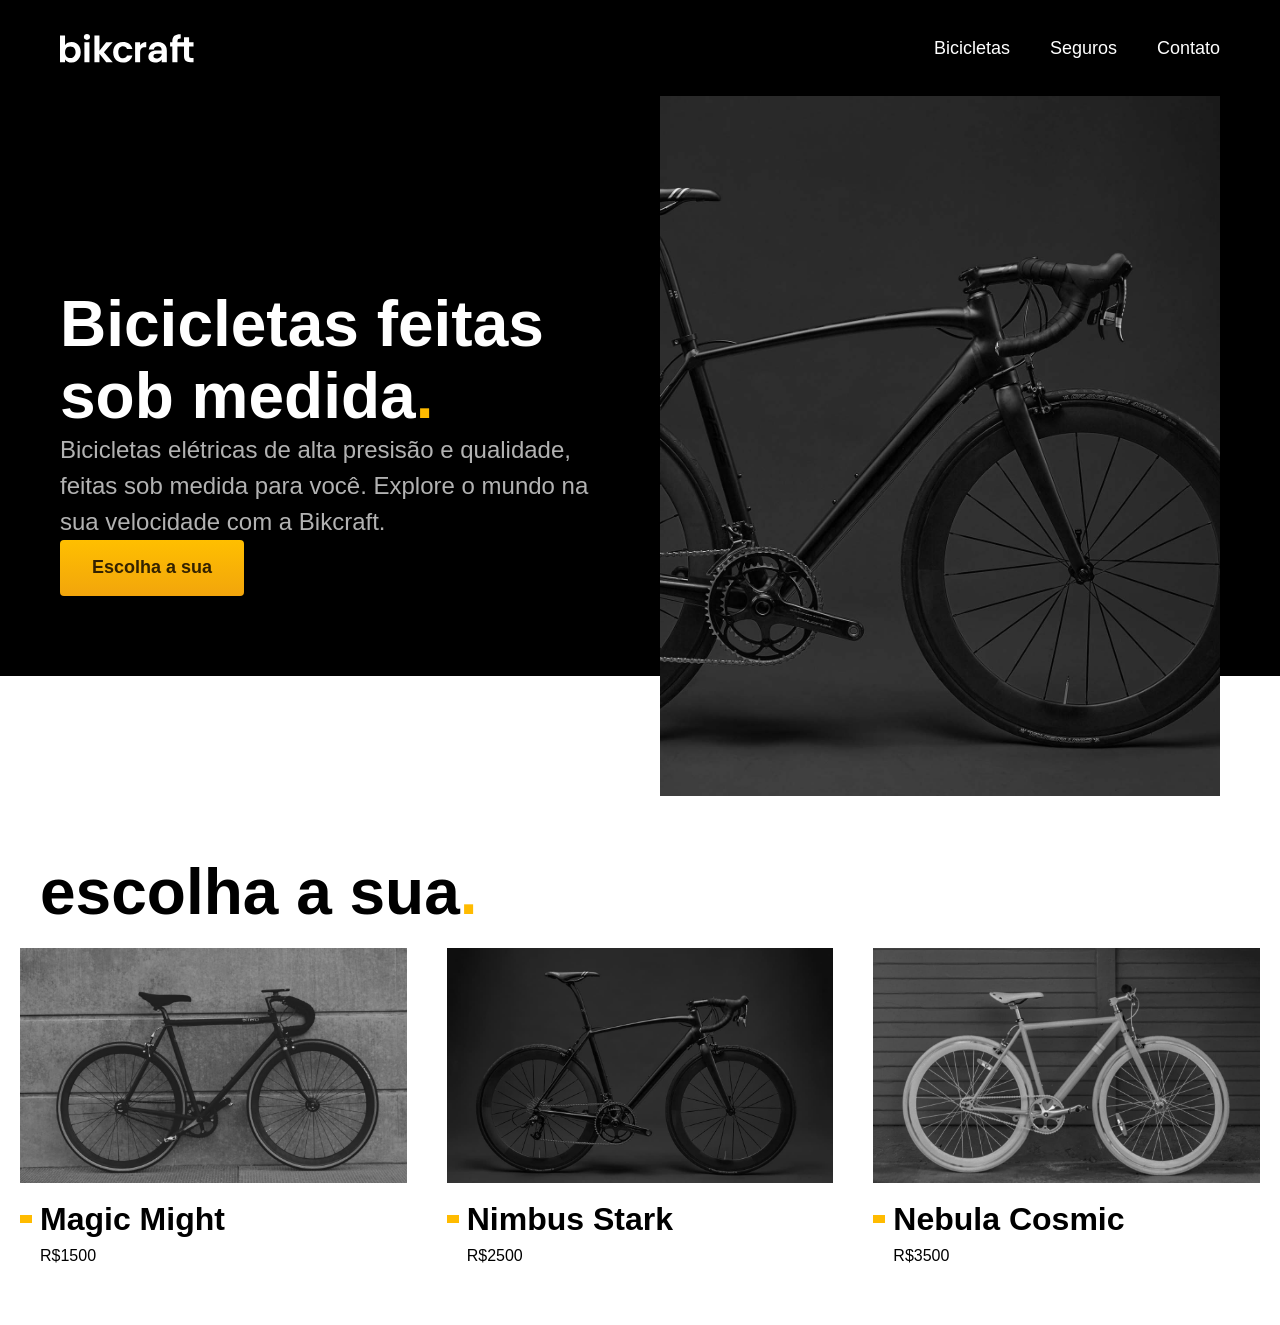
==== index.html @ ac366080 "Bikes List" ====
<!DOCTYPE html>
<html lang="pt-br">
<head>
    <meta charset="UTF-8">
    <meta name="viewport" content="width=device-width, initial-scale=1.0">
    <title>Bikcraft - Bicicletas elétricas</title>
    <meta name="description" content="Bicicletas elétricas de alta precisão e qualidade, feitas sob medida para o cliente. Explore o mundo na sua velocidade com a Bikcraft.">

    <link rel="stylesheet" href="css/style.css">
</head>
<body>
    
    <header class="header-bg">

        <div class="header">

            <a href="./"><img src="img/bikcraft.svg" alt="Bikcraft"></a>
            
            <nav aria-label="primaria">

                <ul class="header-menu font-m c0">
                    <li><a href="./bicicletas.html">Bicicletas</a></li>
                    <li><a href="./seguros.html">Seguros</a></li>
                    <li><a href="./contato.html">Contato</a></li>
                </ul>

            </nav>

        </div>       
        
    </header>

    <main class="introducao-bg">

        <div class="introducao">

            <div class="introducao-conteudo">

                <h1 class="font-xxl c0">Bicicletas feitas sob medida<span class="p1">.</span></h1>

                 <p class="font-l c5">Bicicletas elétricas de alta presisão e qualidade, feitas sob medida para você. Explore o mundo na sua velocidade com a Bikcraft.</p>
            
                <a href="./bicicletas.html" class="botao">Escolha a sua</a>

            </div>            

            <div>
                <img src="img/fotos/introducao.jpg" alt="Bicicleta elétrica preta">
            </div>

        </div>

    </main>

    <article class="bicicletas-lista">
        
        <h2 class="font-xxl">escolha a sua<span class="p1">.</span></h2>
    
        <ul>
            <li>
                <a href="./bicicletas/magic.html">
                    <img src="img/bicicletas/magic.jpg" alt="Bicicleta Magic Preta">
                    <h3 class="font-xl">Magic Might</h3>
                    <span>R$1500</span>
                </a>
            </li>
            <li>
                <a href="./bicicletas/nimbus.html">
                    <img src="img/bicicletas/nimbus.jpg" alt="Bicicleta Nimbus Preta">
                    <h3 class="font-xl">Nimbus Stark</h3>
                    <span>R$2500</span>
                </a>
            </li>
            <li>
                <a href="./bicicletas/nebula.html">
                    <img src="img/bicicletas/nebula.jpg" alt="Bicicleta Nebula Branca">
                    <h3 class="font-xl">Nebula Cosmic</h3>
                    <span>R$3500</span>
                </a>
            </li>
        </ul>

    </article>

</body>
</html>
---- css/style.css ----
/* GLOBAL */
@import "./global/global.css";
@import "./global/header.css";

/* HOME */
@import "./home/introducao.css";

/* BICICLETAS */
@import "./bicicletas/bicicletas-lista.css";

/* UTILIDADES */
@import "./utilidades/componentes.css";
@import "./utilidades/tipografia.css";
@import "./utilidades/cores.css";
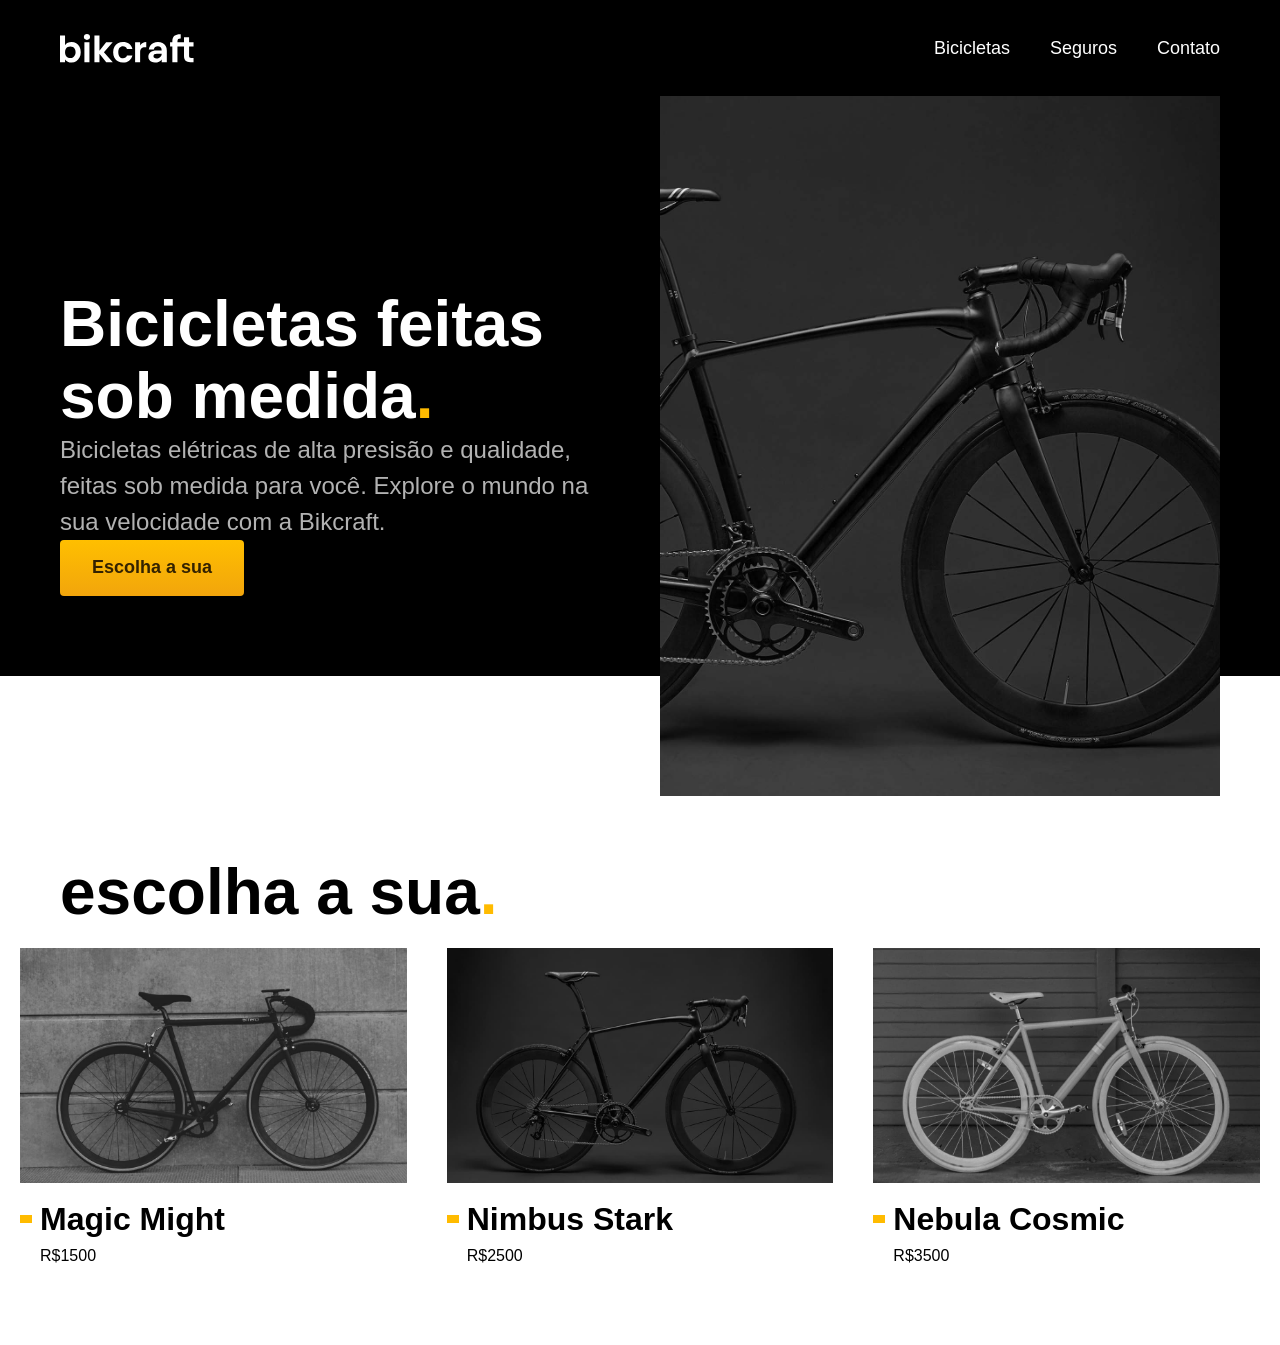
==== commit 74761618: "Container Utilitary" ====
--- a/index.html
+++ b/index.html
@@ -12,7 +12,7 @@
     
     <header class="header-bg">
 
-        <div class="header">
+        <div class="header container">
 
             <a href="./"><img src="img/bikcraft.svg" alt="Bikcraft"></a>
             
@@ -32,7 +32,7 @@
 
     <main class="introducao-bg">
 
-        <div class="introducao">
+        <div class="introducao container">
 
             <div class="introducao-conteudo">
 
@@ -54,7 +54,7 @@
 
     <article class="bicicletas-lista">
         
-        <h2 class="font-xxl">escolha a sua<span class="p1">.</span></h2>
+        <h2 class="container font-xxl">escolha a sua<span class="p1">.</span></h2>
     
         <ul>
             <li>
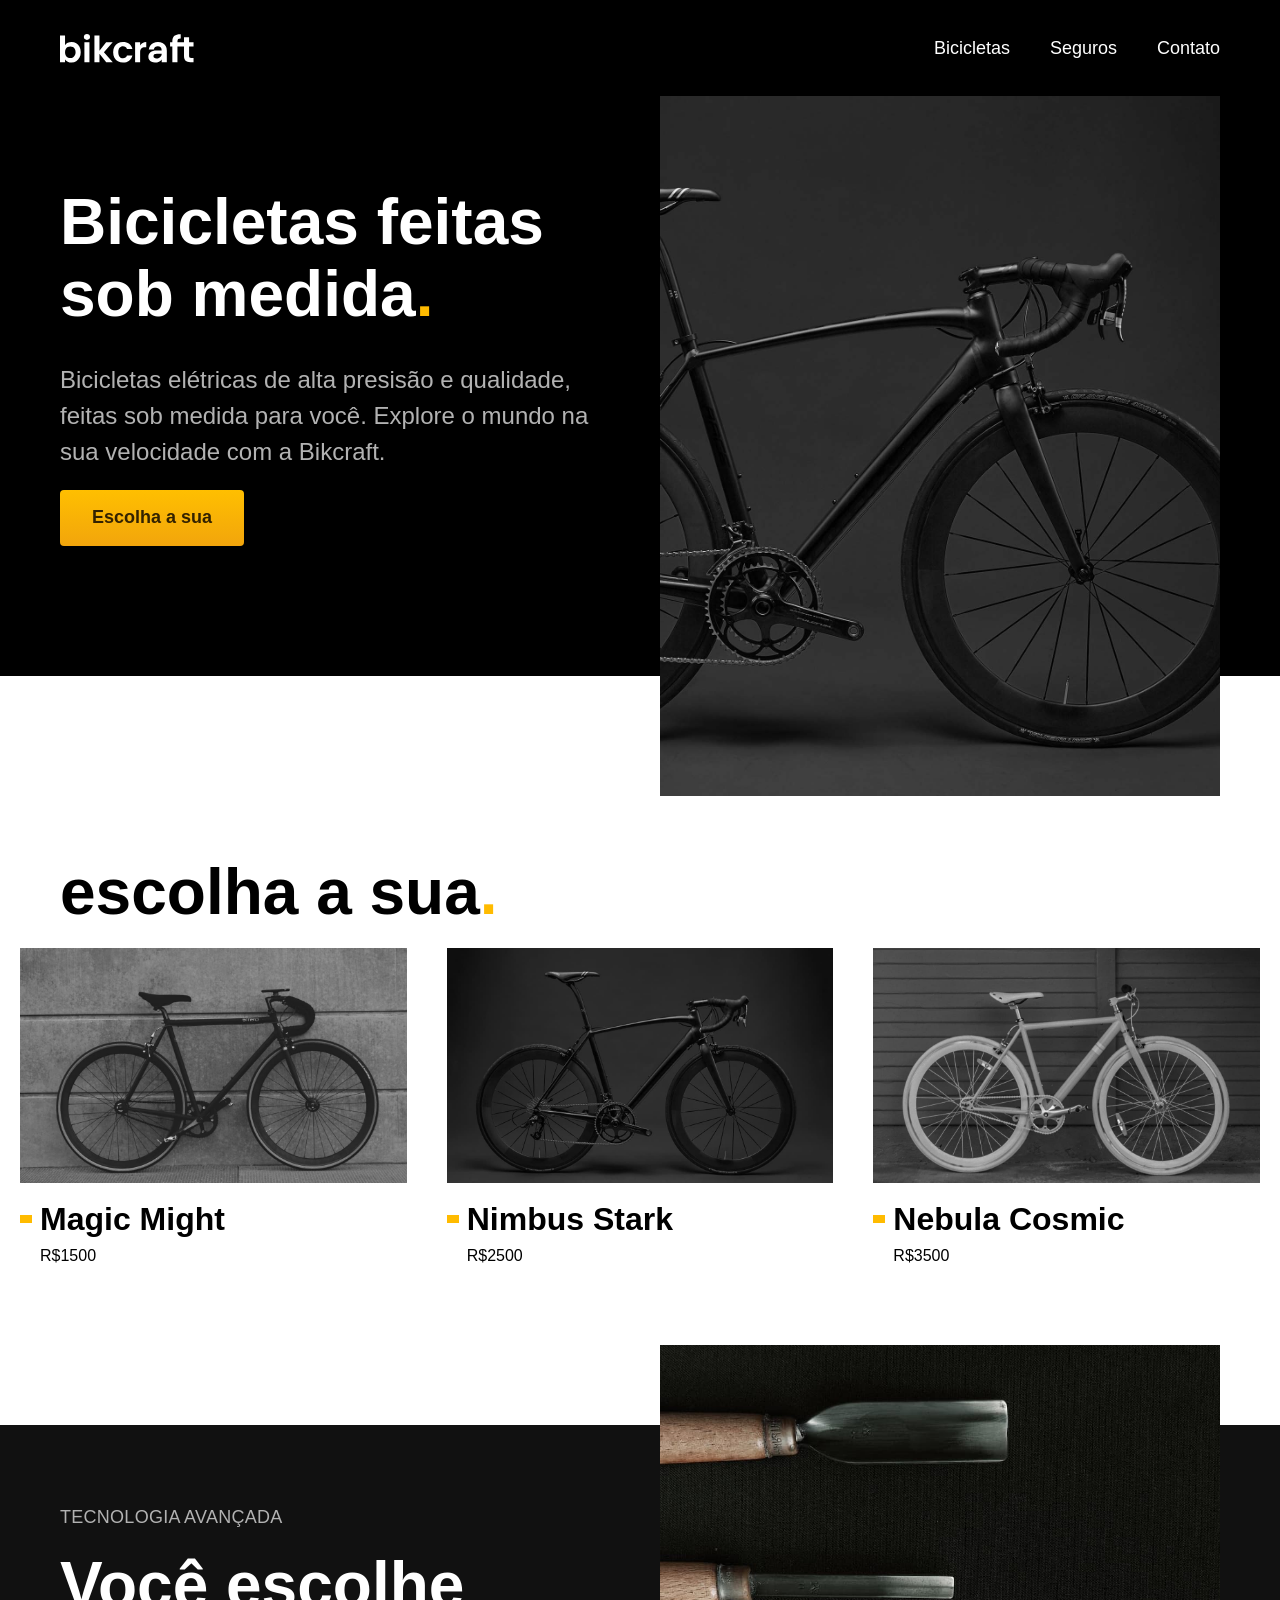
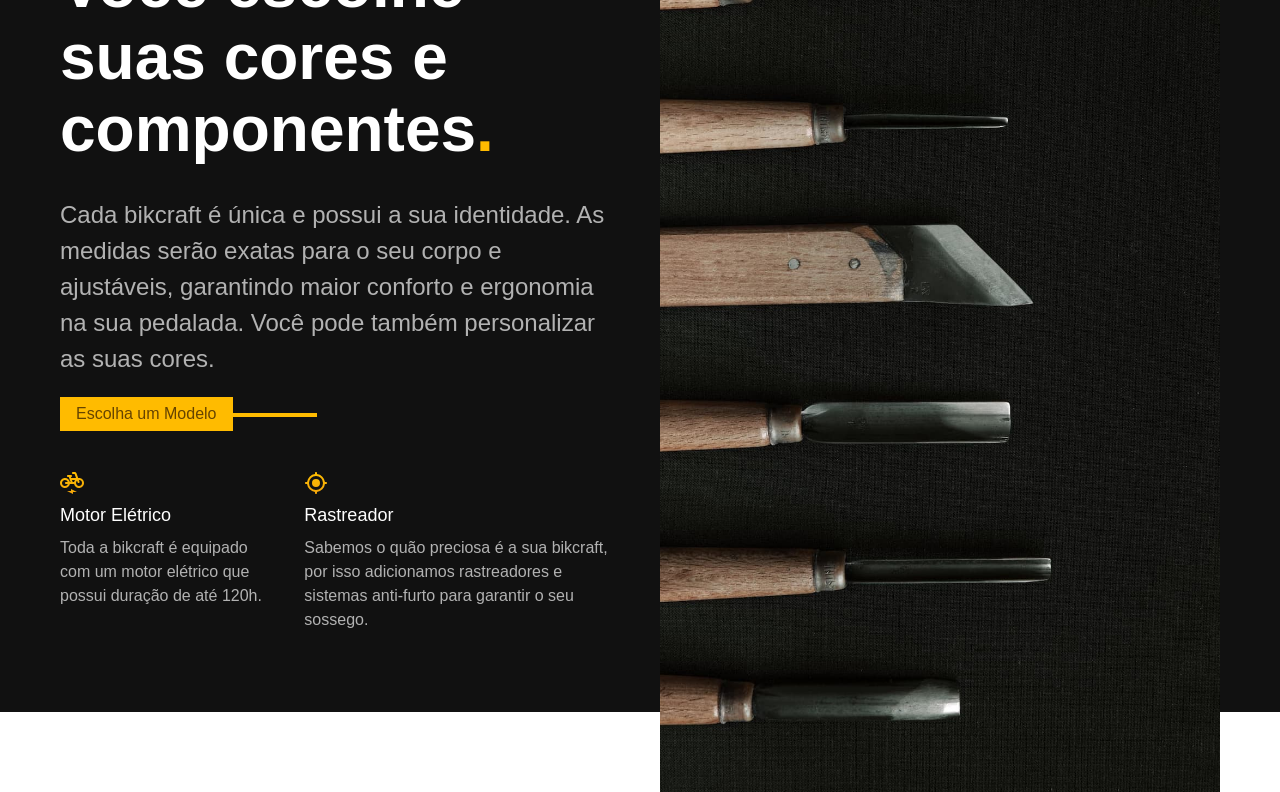
==== commit b4697391: "Advanced Tec." ====
--- a/index.html
+++ b/index.html
@@ -82,5 +82,40 @@
 
     </article>
 
+    <article class="tecnologia-bg">
+
+        <div class="tecnologia container">
+
+            <div class="tecnologia-conteudo">
+                <span class="font-l-b c5">Tecnologia Avançada</span>
+                <h2 class="font-xxl c0">Você escolhe suas cores e componentes<span class="p1">.</span></h2>
+                <p class="font-l c5">Cada bikcraft é única e possui a sua identidade. As medidas serão exatas para o seu corpo e ajustáveis, garantindo maior conforto e ergonomia na sua pedalada. Você pode também personalizar as suas cores.</p>
+                <a class="link p4" href="./bibicletas.html">Escolha um Modelo</a>
+                
+                <div class="tecnologia-vantagens">
+                    <div>
+                        <img src="./img/icones/eletrica.svg" alt="">
+                        <h3 class="font-m c0">Motor Elétrico</h3>
+                        <p class="font-s c5">Toda a bikcraft é equipado com um motor elétrico que possui duração de até 120h.</p>
+                    </div>
+                    <div>
+                        <img src="./img/icones/rastreador.svg" alt="">
+                        <h3 class="font-m c0">Rastreador</h3>
+                        <p class="font-s c5">Sabemos o quão preciosa é a sua bikcraft, por isso adicionamos rastreadores e sistemas anti-furto para garantir o seu sossego.</p>
+                    </div>                    
+                </div>
+
+                
+
+            </div>
+
+            <div class="tecnologia-imagem">
+                <img src="img/fotos/tecnologia.jpg" alt="">
+            </div>
+
+        </div>
+
+    </article>
+
 </body>
 </html>
--- a/css/style.css
+++ b/css/style.css
@@ -5,6 +5,7 @@
 
 /* HOME */
 @import "./home/introducao.css";
+@import "./home/tecnologia.css";
 
 /* BICICLETAS */
 @import "./bicicletas/bicicletas-lista.css";
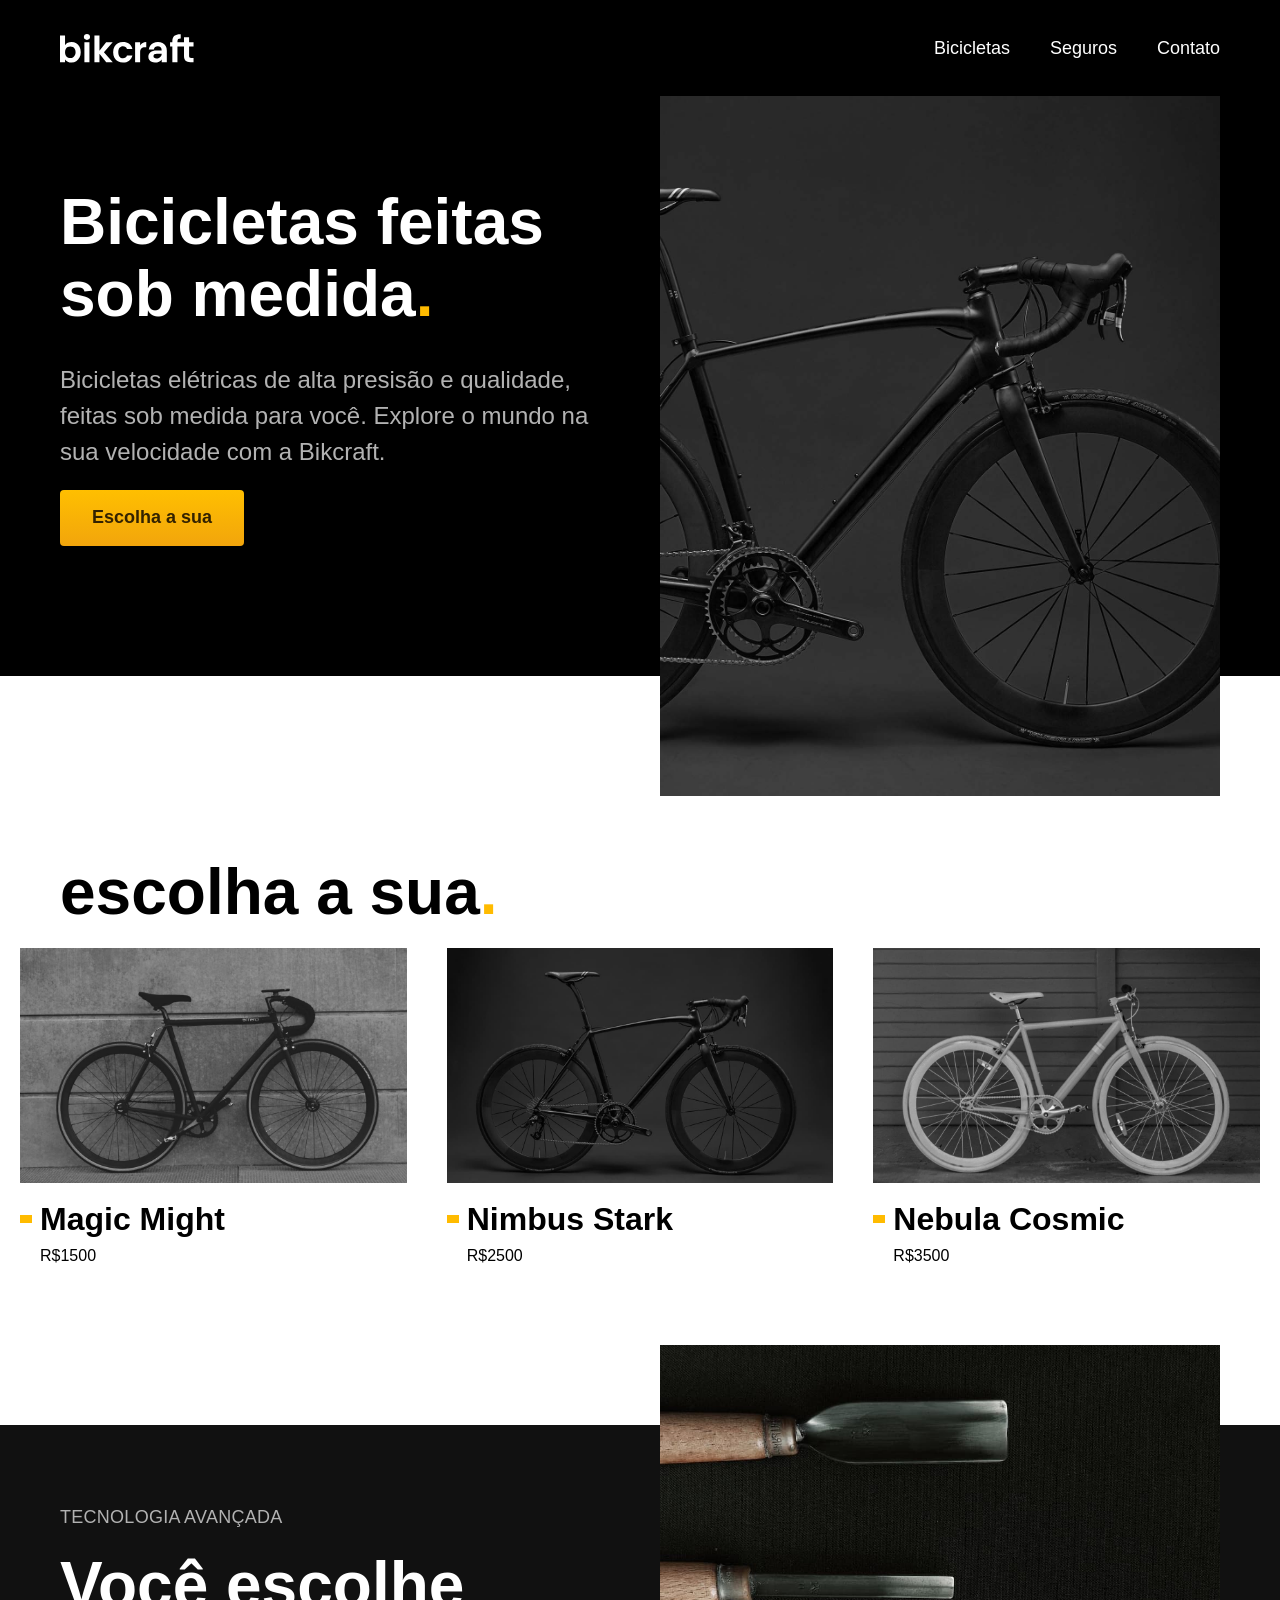
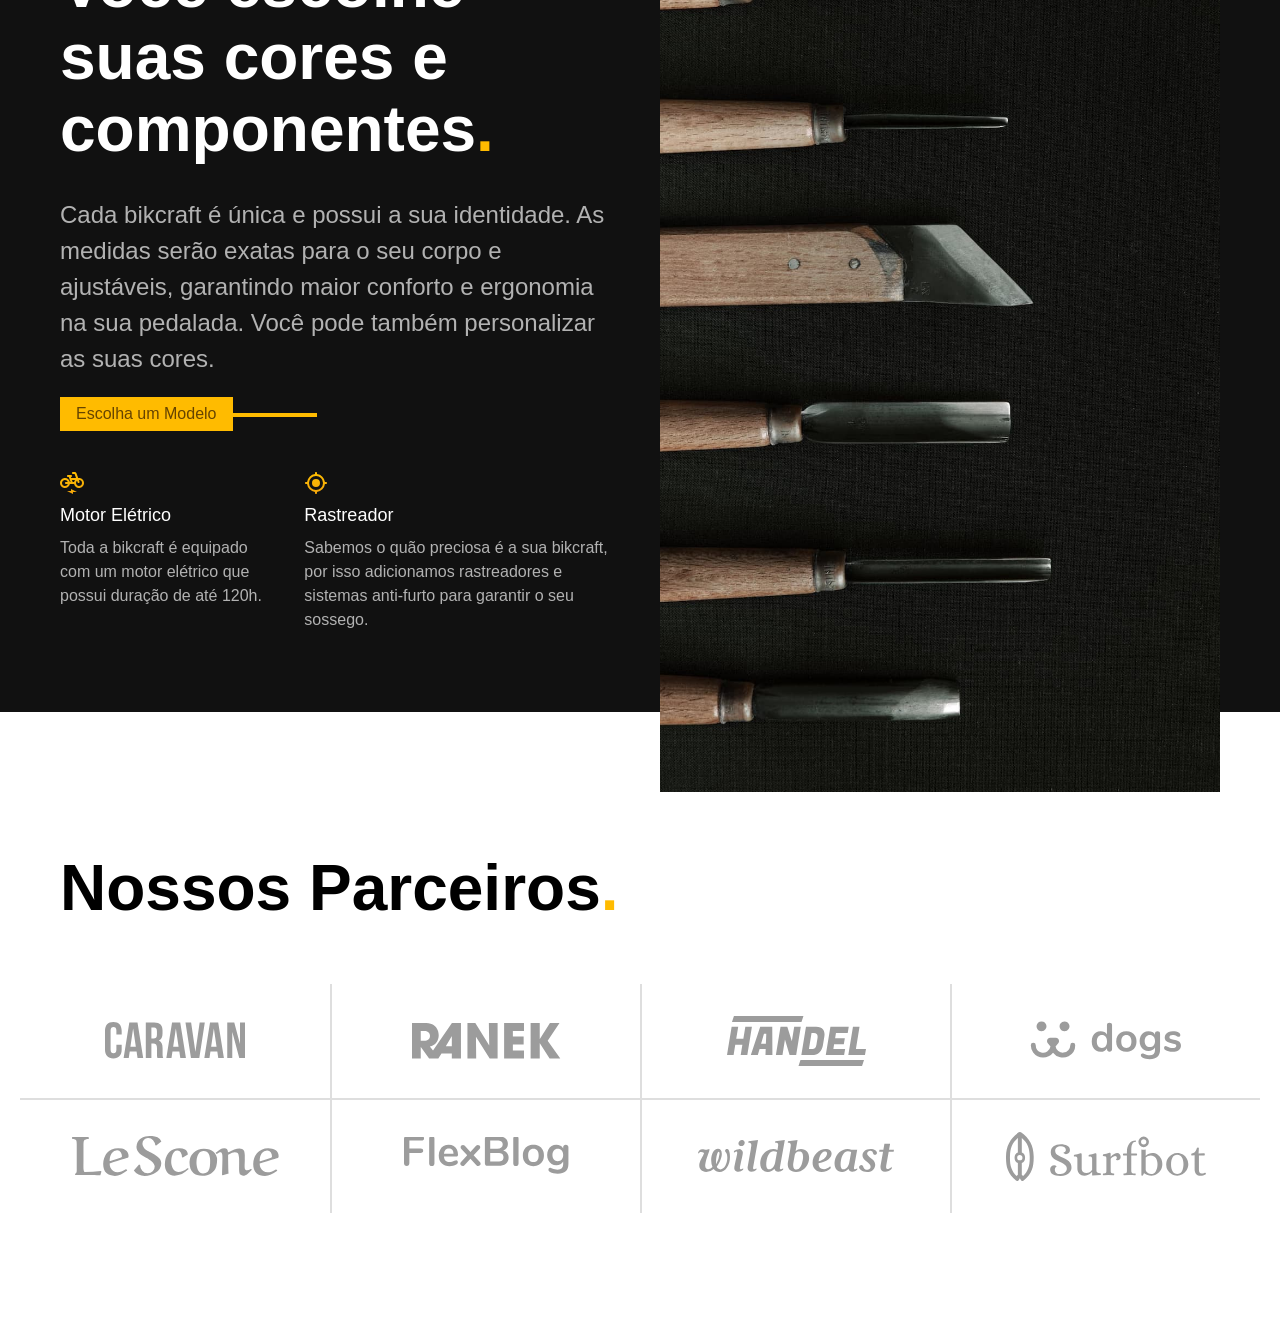
==== commit 78851baa: "Partners" ====
--- a/index.html
+++ b/index.html
@@ -117,5 +117,22 @@
 
     </article>
 
+    <section class="parceiros">
+
+        <h2 class="container font-xxl">Nossos Parceiros<span class="p1">.</span></h2>
+
+        <ul>
+            <li><img src="./img/parceiros/caravan.svg" alt="caravan"></li>
+            <li><img src="./img/parceiros/ranek.svg" alt="ranek"></li>
+            <li><img src="./img/parceiros/handel.svg" alt="handel"></li>
+            <li><img src="./img/parceiros/dogs.svg" alt="dogs"></li>
+            <li><img src="./img/parceiros/lescone.svg" alt="lescone"></li>
+            <li><img src="./img/parceiros/flexblog.svg" alt="flexblog"></li>
+            <li><img src="./img/parceiros/wildbeast.svg" alt="wildbeast"></li>
+            <li><img src="./img/parceiros/surfbot.svg" alt="surfbot"></li>
+        </ul>
+
+    </section>
+
 </body>
 </html>
--- a/css/style.css
+++ b/css/style.css
@@ -6,6 +6,7 @@
 /* HOME */
 @import "./home/introducao.css";
 @import "./home/tecnologia.css";
+@import "./home/parceiros.css";
 
 /* BICICLETAS */
 @import "./bicicletas/bicicletas-lista.css";
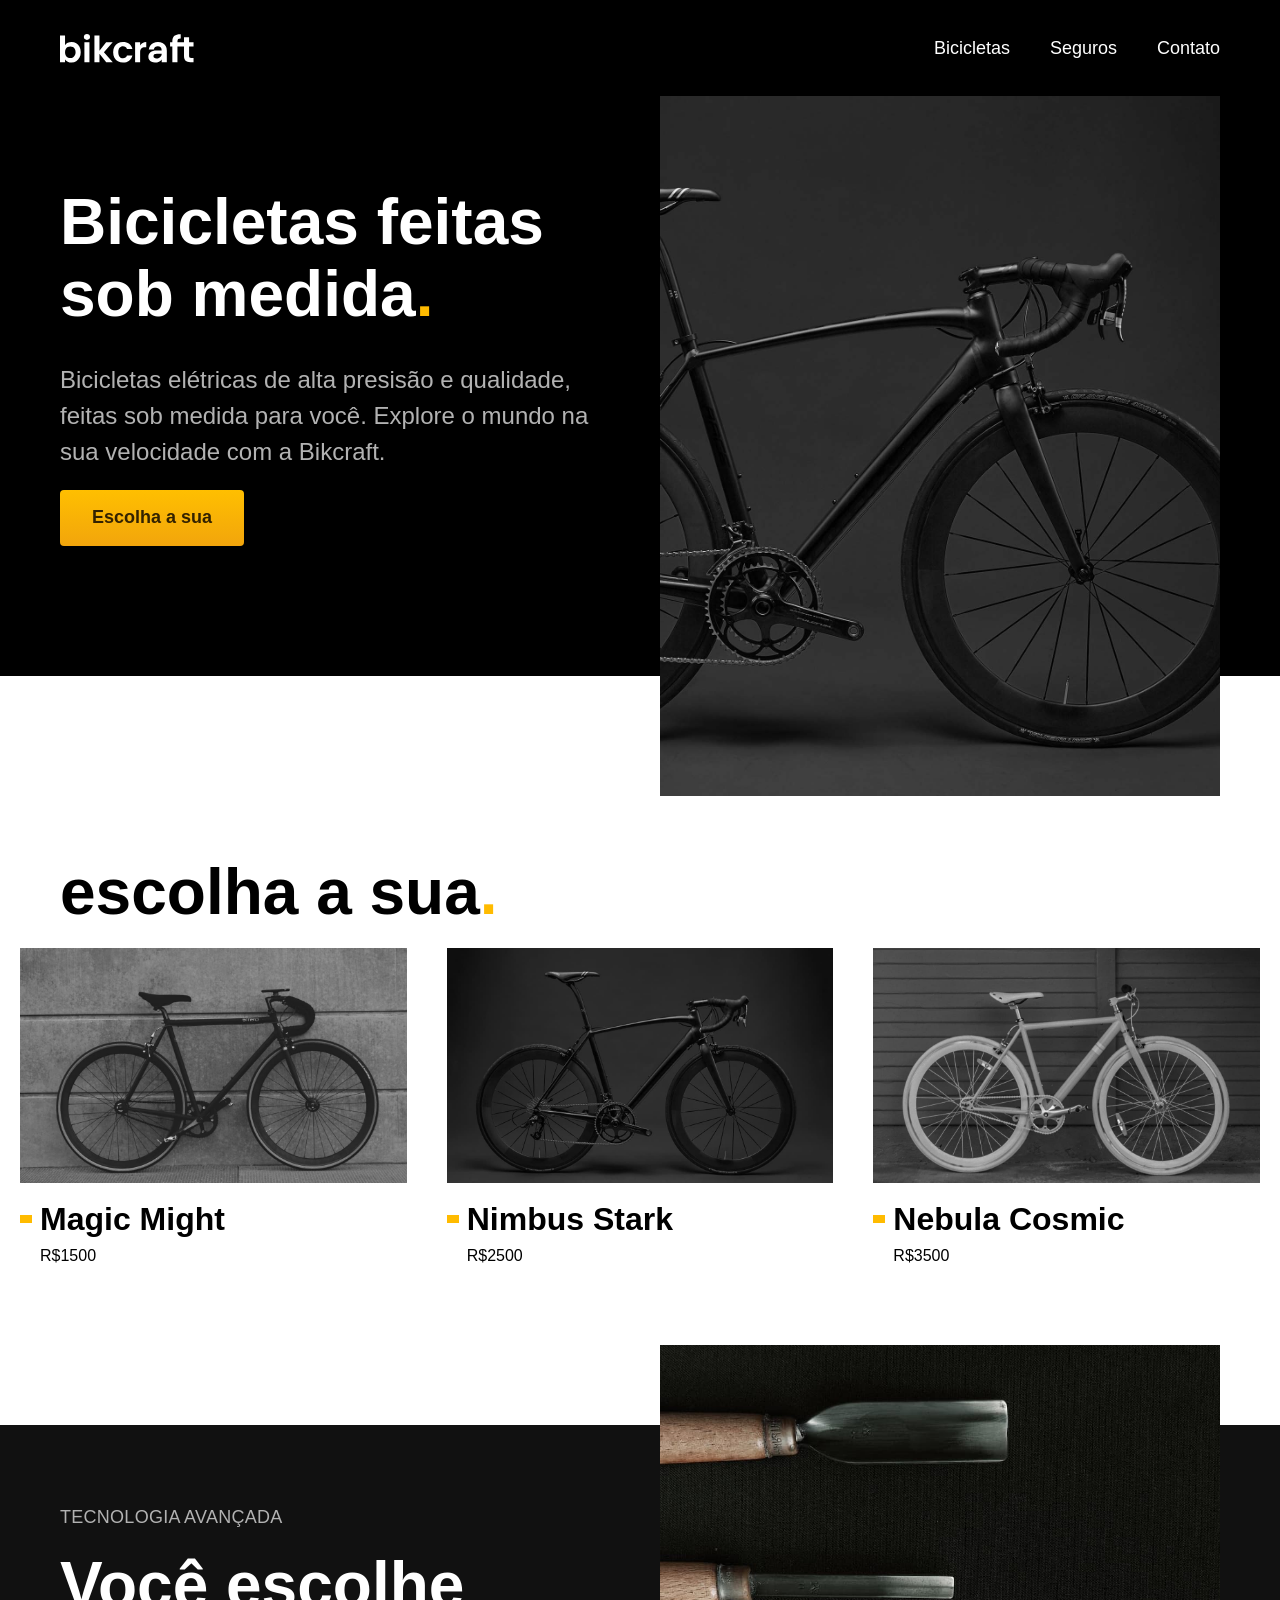
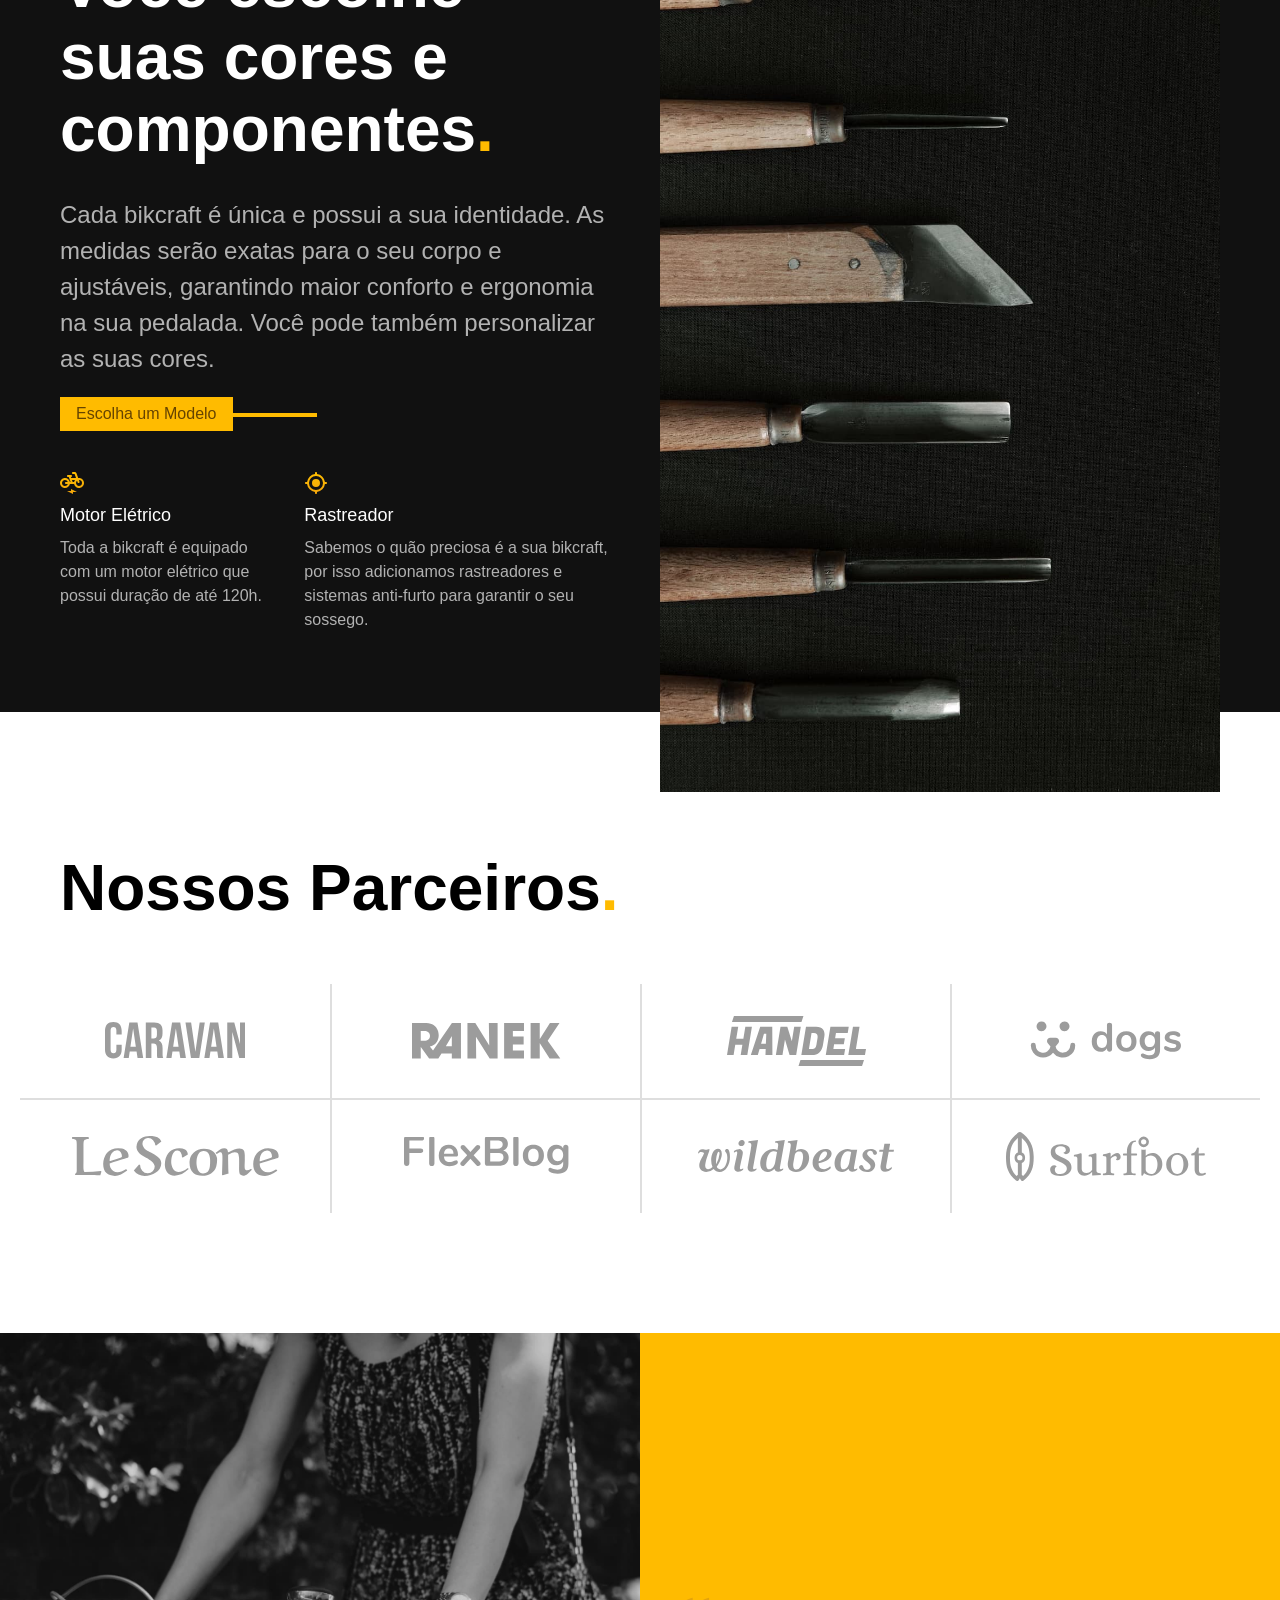
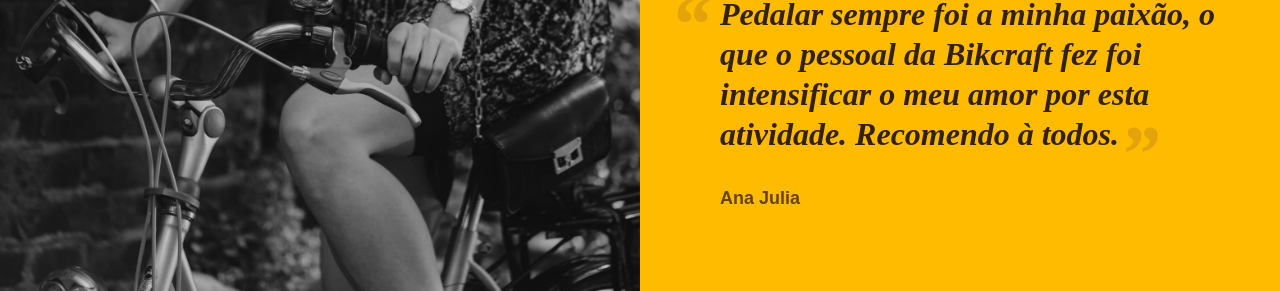
==== commit b853ca14: "Testimonial" ====
--- a/index.html
+++ b/index.html
@@ -117,7 +117,7 @@
 
     </article>
 
-    <section class="parceiros">
+    <section class="parceiros" aria-label="parceiros">
 
         <h2 class="container font-xxl">Nossos Parceiros<span class="p1">.</span></h2>
 
@@ -130,7 +130,22 @@
             <li><img src="./img/parceiros/flexblog.svg" alt="flexblog"></li>
             <li><img src="./img/parceiros/wildbeast.svg" alt="wildbeast"></li>
             <li><img src="./img/parceiros/surfbot.svg" alt="surfbot"></li>
-        </ul>
+        </ul> 
+
+    </section>
+
+    <section class="depoimento" aria-label="depoimento">
+
+        <div>
+            <img src="img/fotos/depoimento.jpg" alt="Pessoa pedalando uma bicicleta bikcrafr">
+        </div>
+
+        <div class="depoimento-conteudo">
+            <blockquote class="font-xl p5">
+                <p>Pedalar sempre foi a minha paixão, o que o pessoal da Bikcraft fez foi intensificar o meu amor por esta atividade. Recomendo à todos.</p>
+            </blockquote>
+            <span class="font-m-b p4">Ana Julia</span>
+        </div>
 
     </section>
 
--- a/css/style.css
+++ b/css/style.css
@@ -7,6 +7,7 @@
 @import "./home/introducao.css";
 @import "./home/tecnologia.css";
 @import "./home/parceiros.css";
+@import "./home/depoimento.css";
 
 /* BICICLETAS */
 @import "./bicicletas/bicicletas-lista.css";
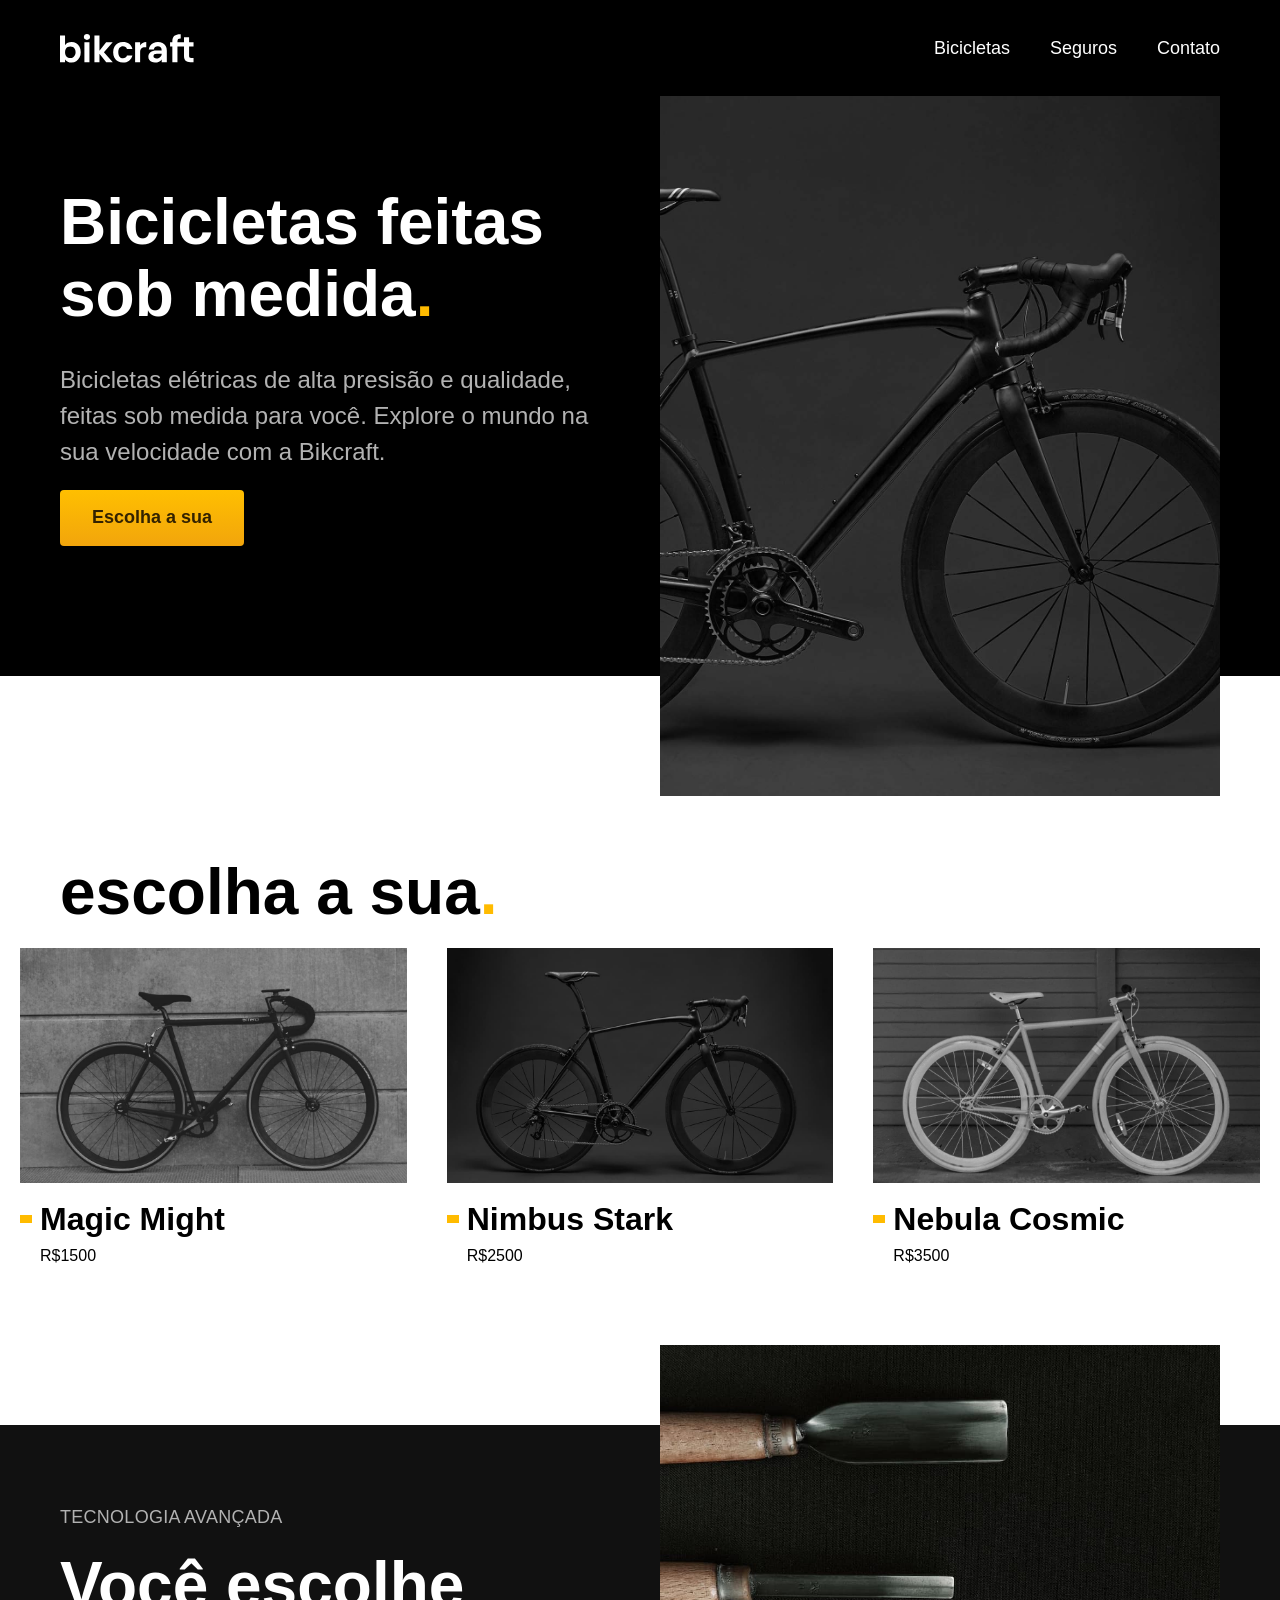
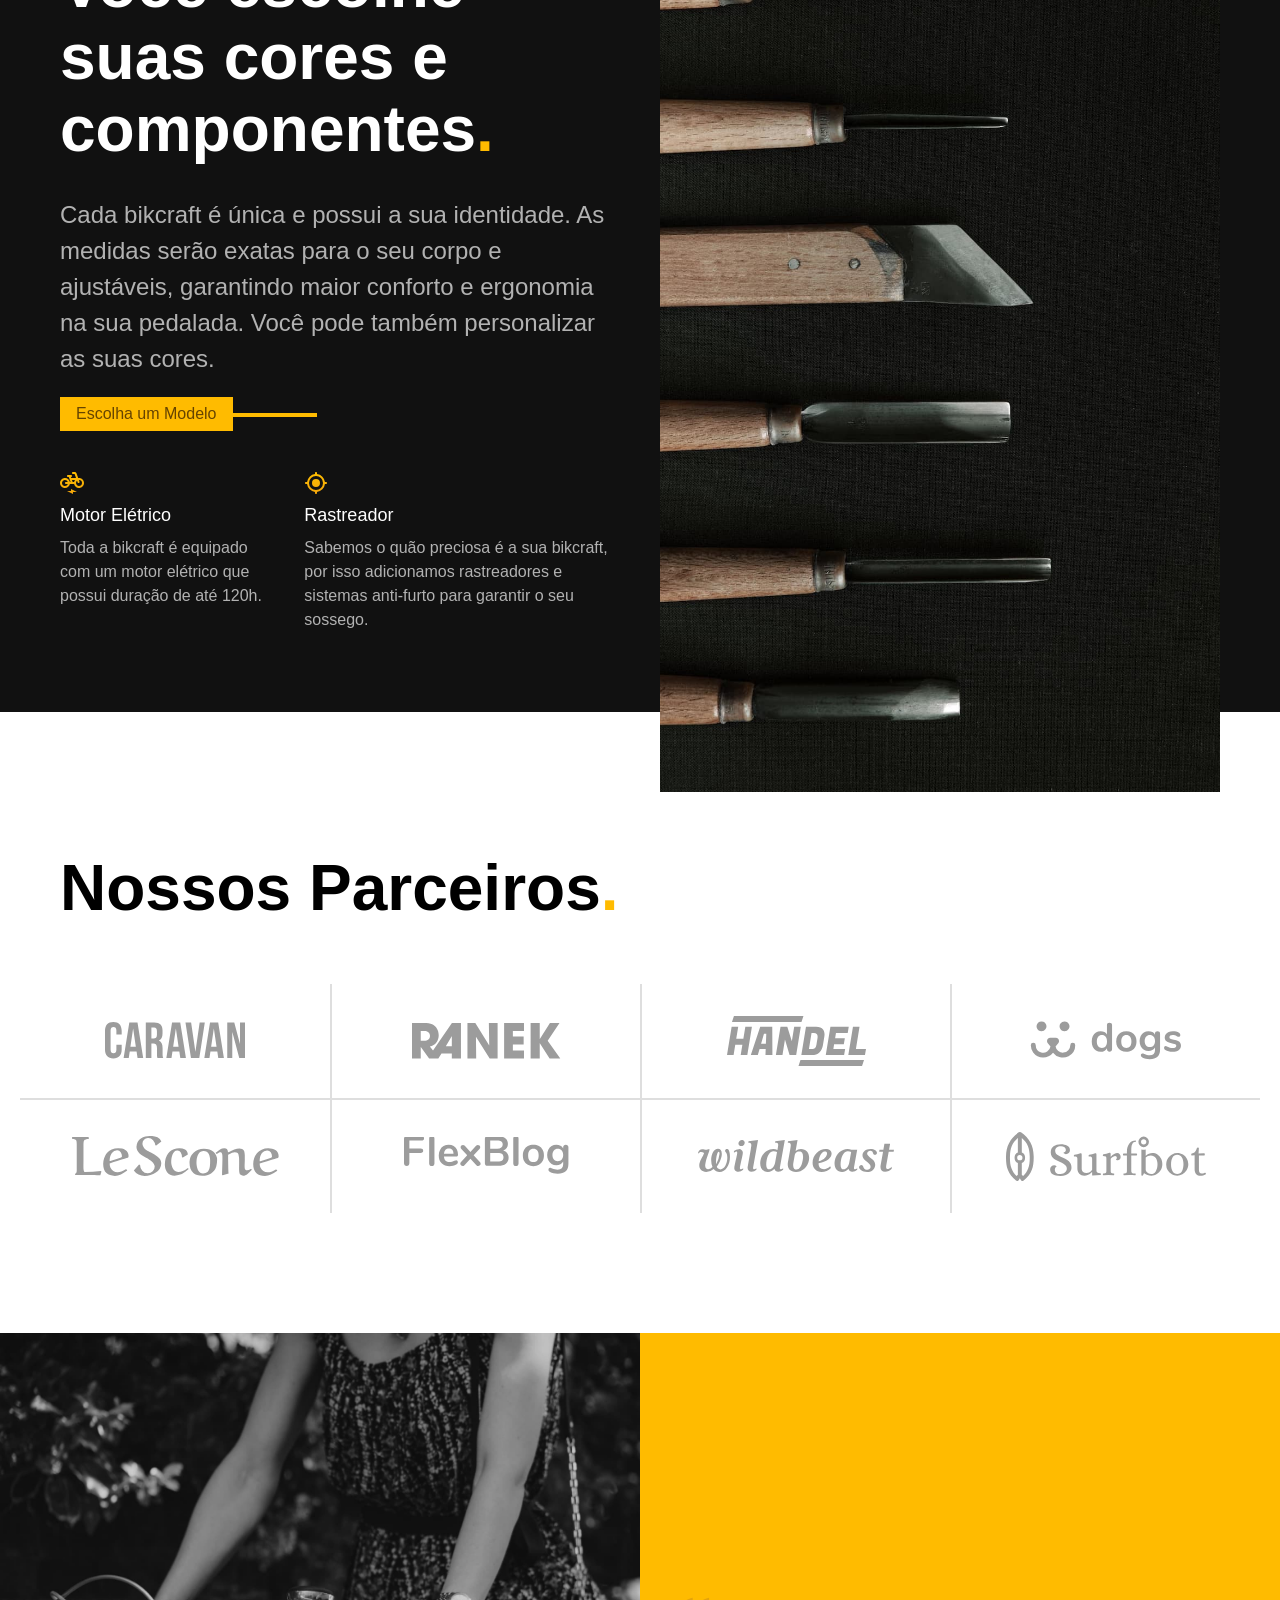
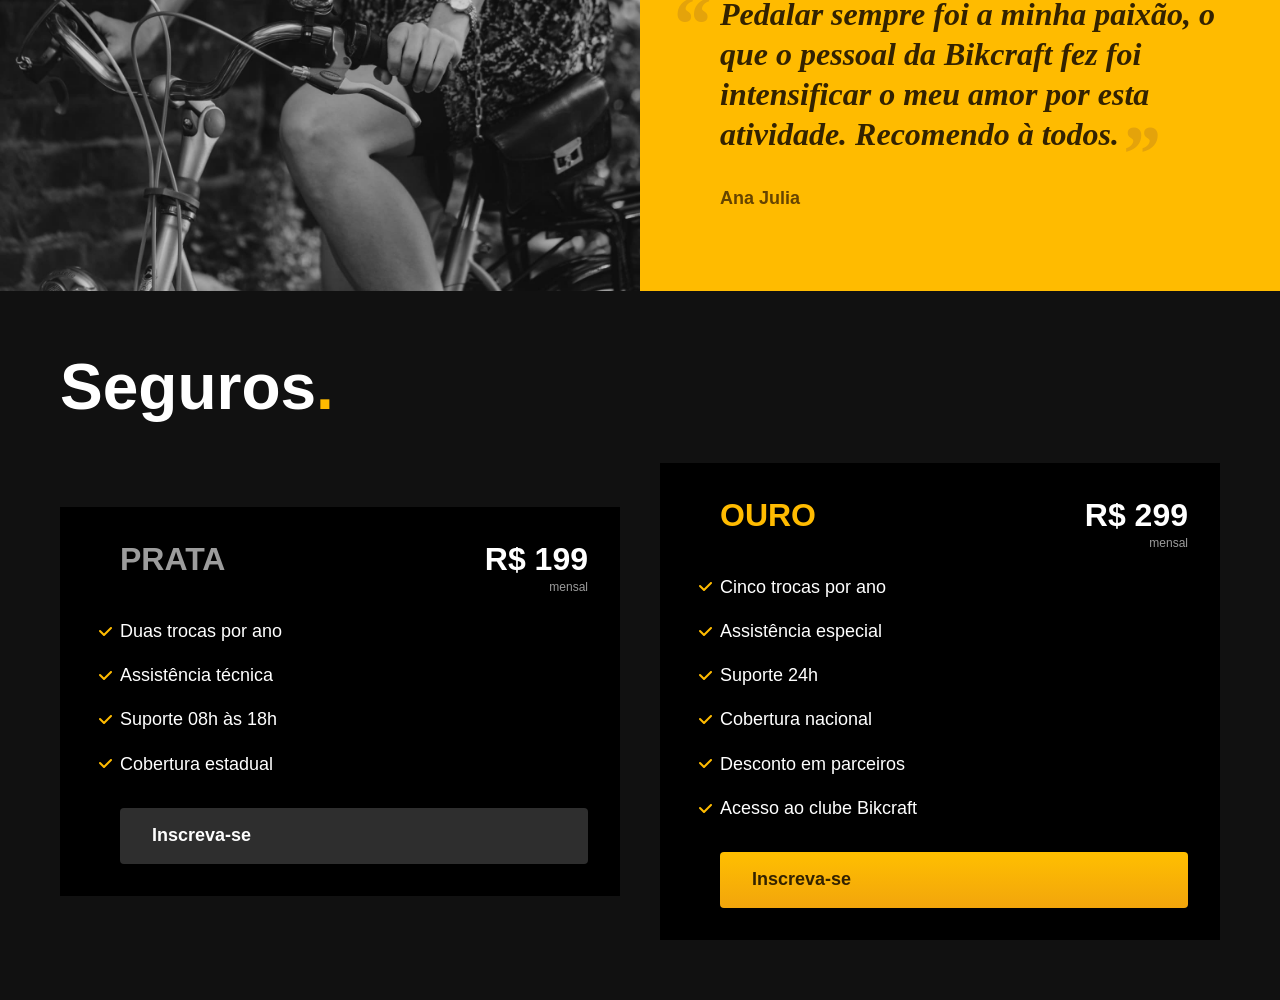
==== commit c13df7c8: "insurance" ====
--- a/index.html
+++ b/index.html
@@ -149,5 +149,45 @@
 
     </section>
 
+    <article class="seguros-bg">
+
+        <div class="seguros container">
+
+            <h2 class="font-xxl c0">Seguros<span class="p1">.</span></h2>
+
+            <div class="seguros-item">
+
+                <h3 class="font-xl c6">PRATA</h3>
+                <span class="font-xl c0"> R$ 199<span class="font-xs c6">mensal</span></span>
+                <ul class="font-m c0">
+                    <li>Duas trocas por ano</li>
+                    <li>Assistência técnica</li>
+                    <li>Suporte 08h às 18h</li>
+                    <li>Cobertura estadual</li>
+                </ul>
+                <a class="botao secundario" href="./orcamento.html">Inscreva-se</a>
+
+            </div>
+
+            <div class="seguros-item">
+
+                <h3 class="font-xl p1">OURO</h3>
+                <span class="font-xl c0"> R$ 299<span class="font-xs c6">mensal</span></span>
+                <ul class="font-m c0">
+                    <li>Cinco trocas por ano</li>
+                    <li>Assistência especial</li>
+                    <li>Suporte 24h</li>
+                    <li>Cobertura nacional</li>
+                    <li>Desconto em parceiros</li>
+                    <li>Acesso ao clube Bikcraft</li>
+                </ul>
+                <a class="botao" href="./orcamento.html">Inscreva-se</a>
+
+            </div>
+
+        </div>
+
+    </article>
+
 </body>
 </html>
--- a/css/style.css
+++ b/css/style.css
@@ -12,6 +12,9 @@
 /* BICICLETAS */
 @import "./bicicletas/bicicletas-lista.css";
 
+/* SEGUROS */
+@import "./seguros/seguros.css";
+
 /* UTILIDADES */
 @import "./utilidades/componentes.css";
 @import "./utilidades/tipografia.css";
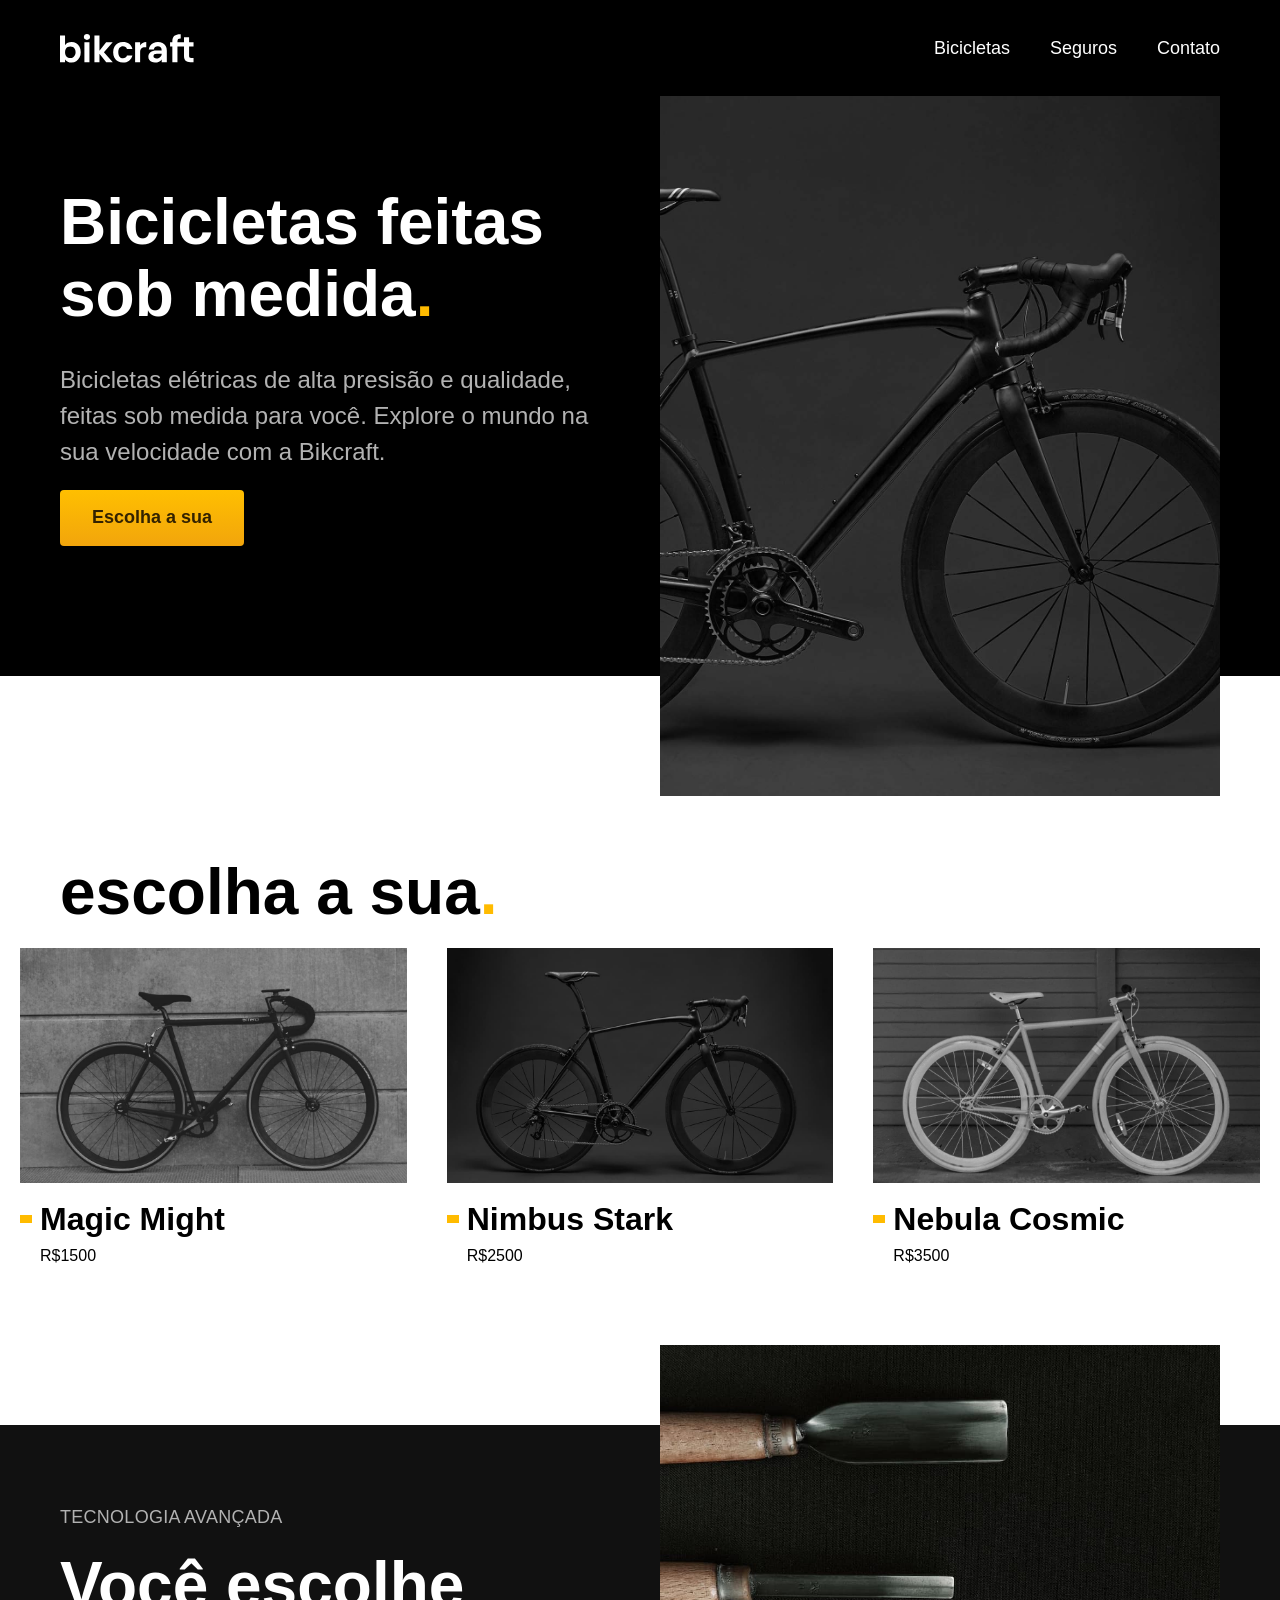
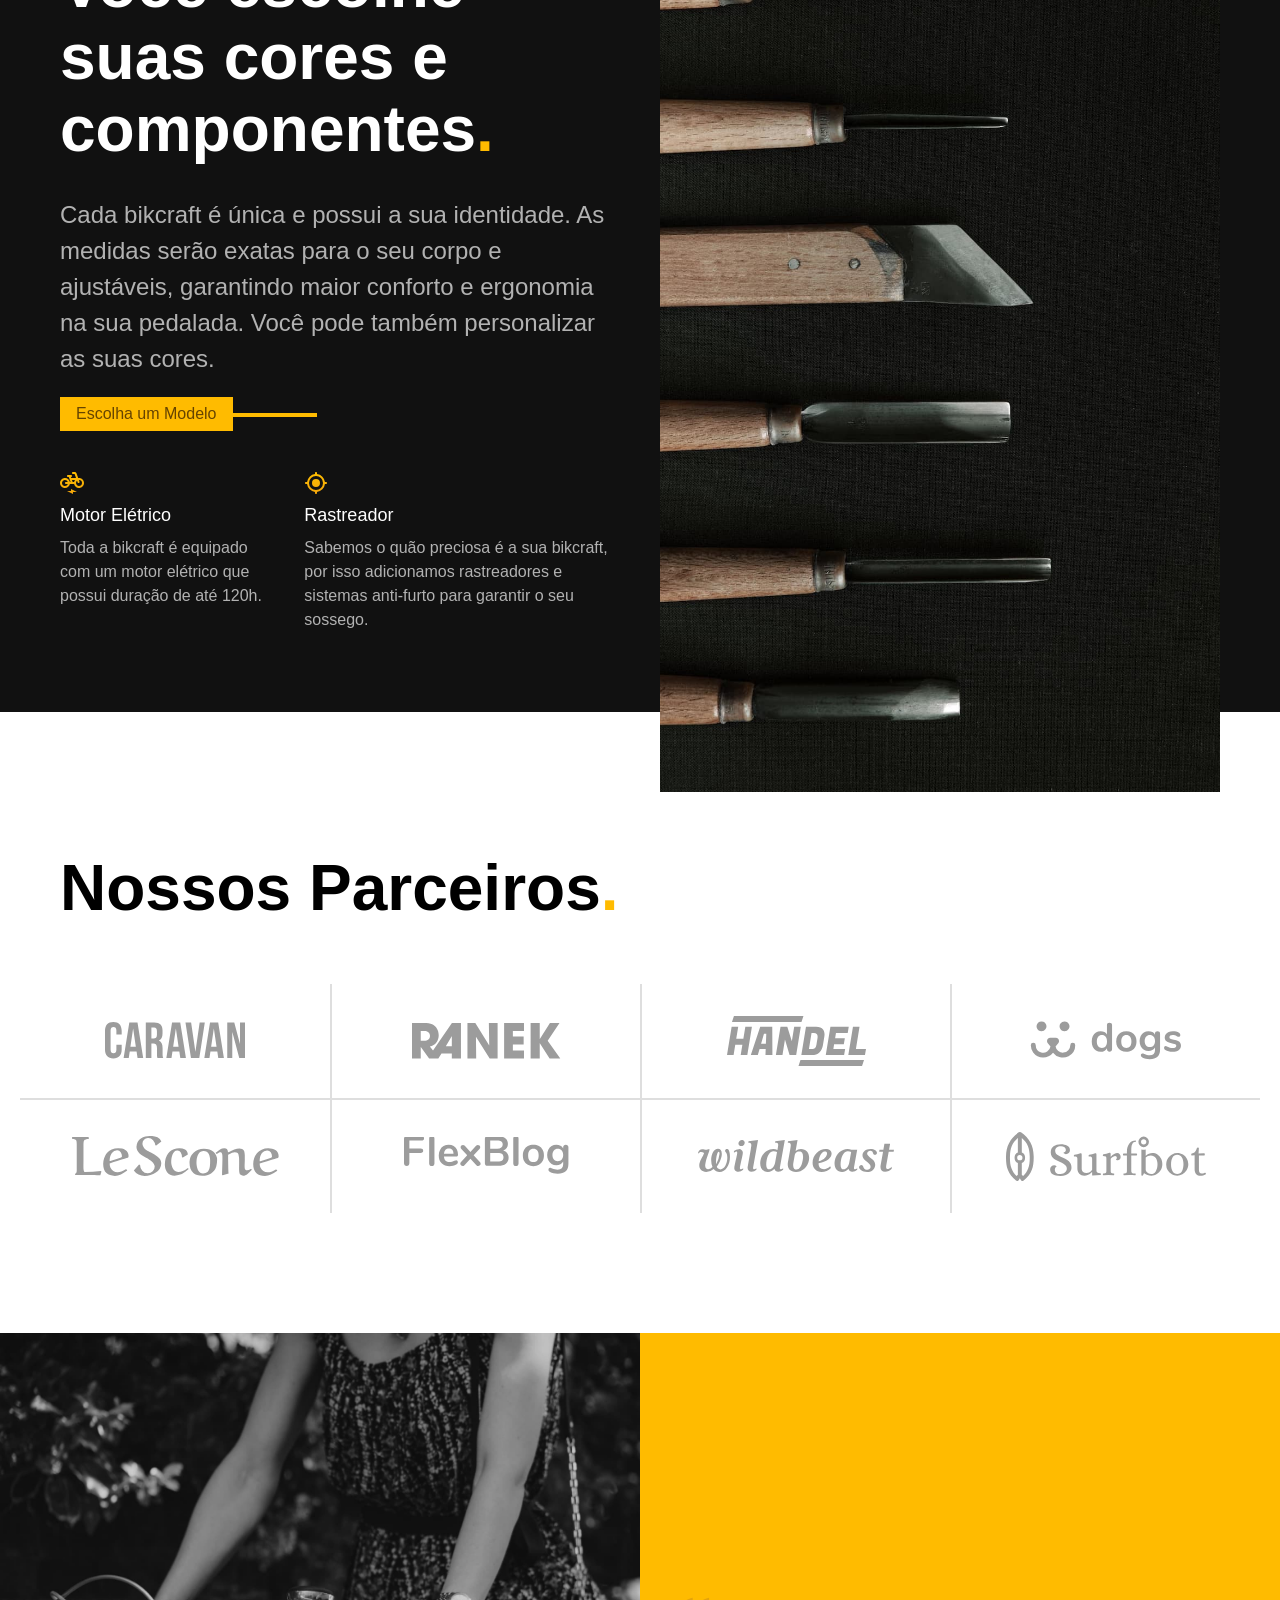
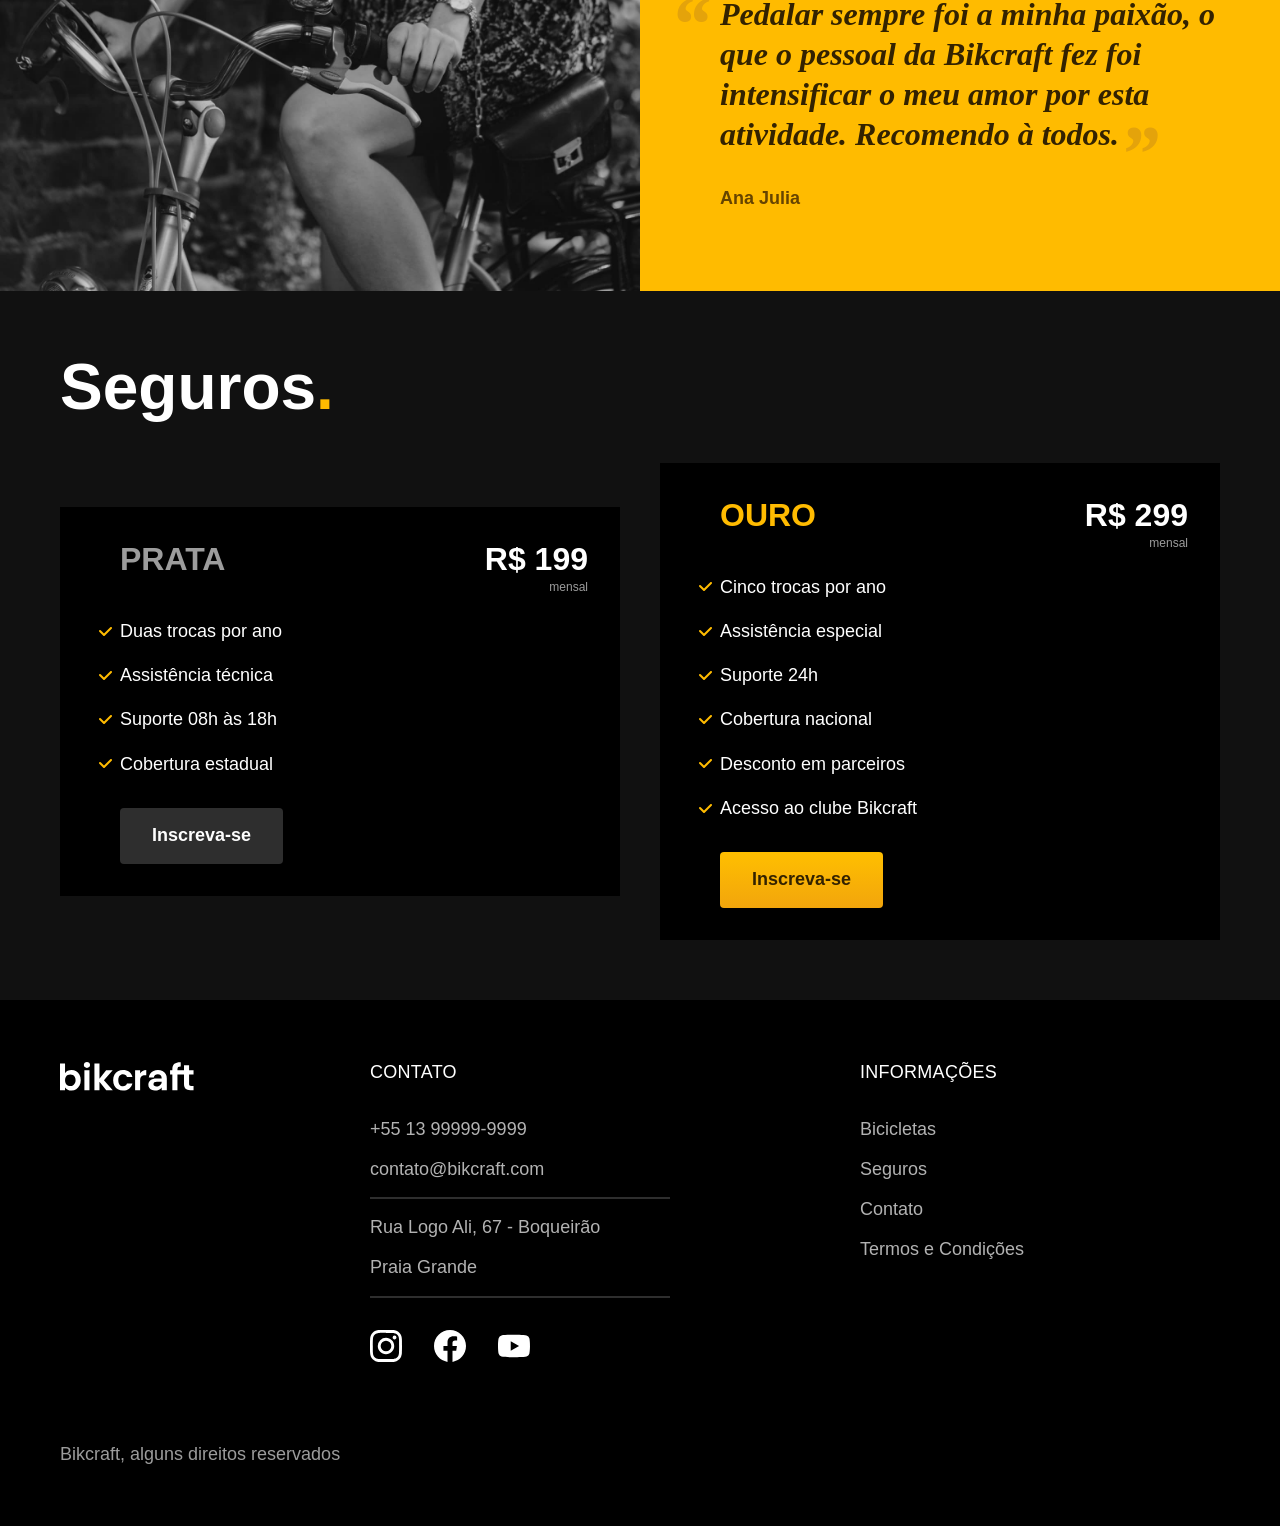
==== commit f48686d2: "footer" ====
--- a/index.html
+++ b/index.html
@@ -189,5 +189,55 @@
 
     </article>
 
+    <footer class="footer-bg">
+
+        <div class="footer container">
+
+            <img src="img/bikcraft.svg" alt="Bikcraft">
+
+            <div class="footer-contato">
+                <h3 class="font-l-b c0">Contato</h3>
+                <ul class="font-m c5">
+                    <li><a href="tel:=551399999-9999">+55 13 99999-9999</a></li>
+                    <li><a href="mailto:contato@bikcraft.com">contato@bikcraft.com</a></li>
+                    <li>Rua Logo Ali, 67 - Boqueirão</li>
+                    <li>Praia Grande</li>
+                </ul>
+                <div class="footer-redes">
+                    <a href="./">
+                        <img src="./img/redes/instagram.svg" alt="instagram">
+                    </a>
+                    <a href="./">
+                        <img src="./img/redes/facebook.svg" alt="facebook">
+                    </a>
+                    <a href="./">
+                        <img src="./img/redes/youtube.svg" alt="youtube">
+                    </a>
+                </div>
+            </div>
+
+            <div class="footer-informacoes">
+
+                <h3 class="font-l-b c0">Informações</h3>
+
+                <nav>
+
+                    <ul class="font-m c5">
+                        <li><a href="./bicicletas.html">Bicicletas</a></li>
+                        <li><a href="./seguros.html">Seguros</a></li>
+                        <li><a href="./contato.html">Contato</a></li>
+                        <li><a href="./termos.html">Termos e Condições</a></li>
+                    </ul>
+
+                </nav>
+
+            </div>
+            
+            <p class="footer-copy font-m c6">Bikcraft, alguns direitos reservados</p>
+
+        </div>
+
+    </footer>
+
 </body>
 </html>
--- a/css/style.css
+++ b/css/style.css
@@ -2,6 +2,7 @@
 /* GLOBAL */
 @import "./global/global.css";
 @import "./global/header.css";
+@import "./global/footer.css";
 
 /* HOME */
 @import "./home/introducao.css";
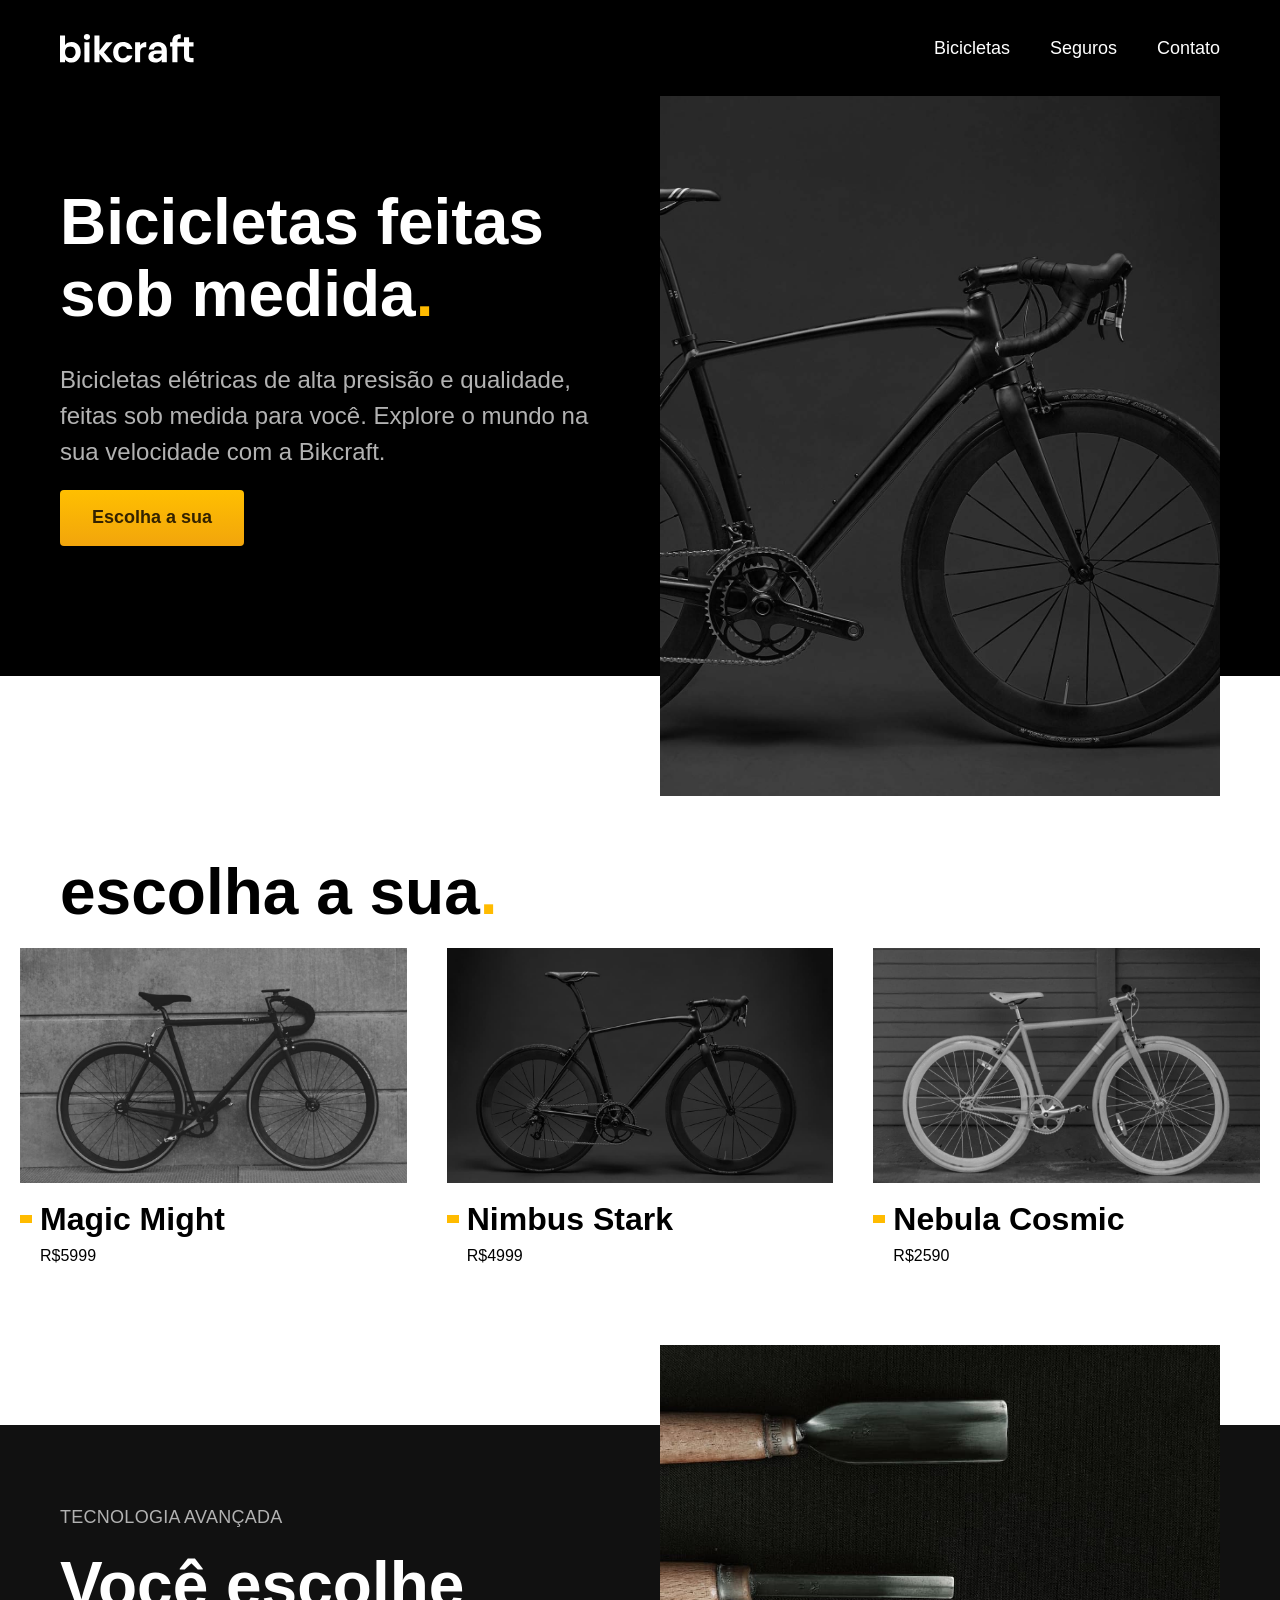
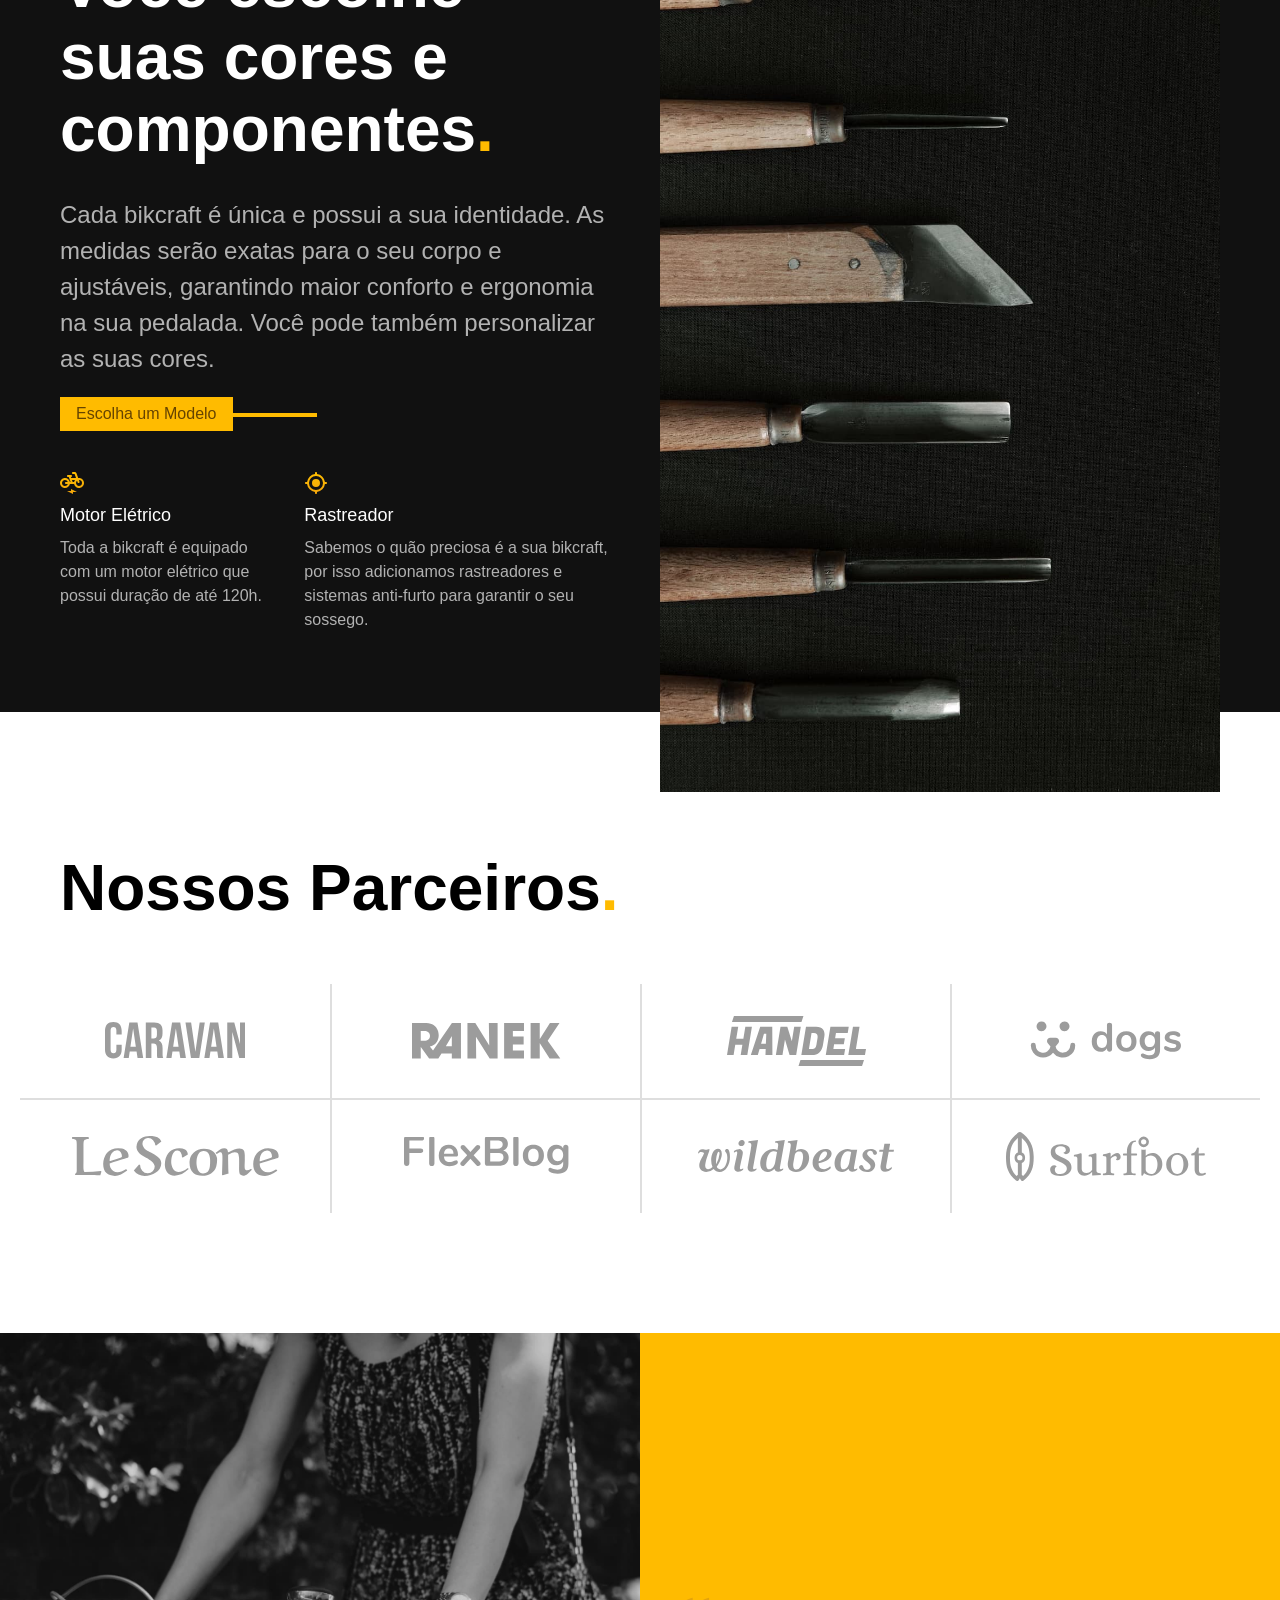
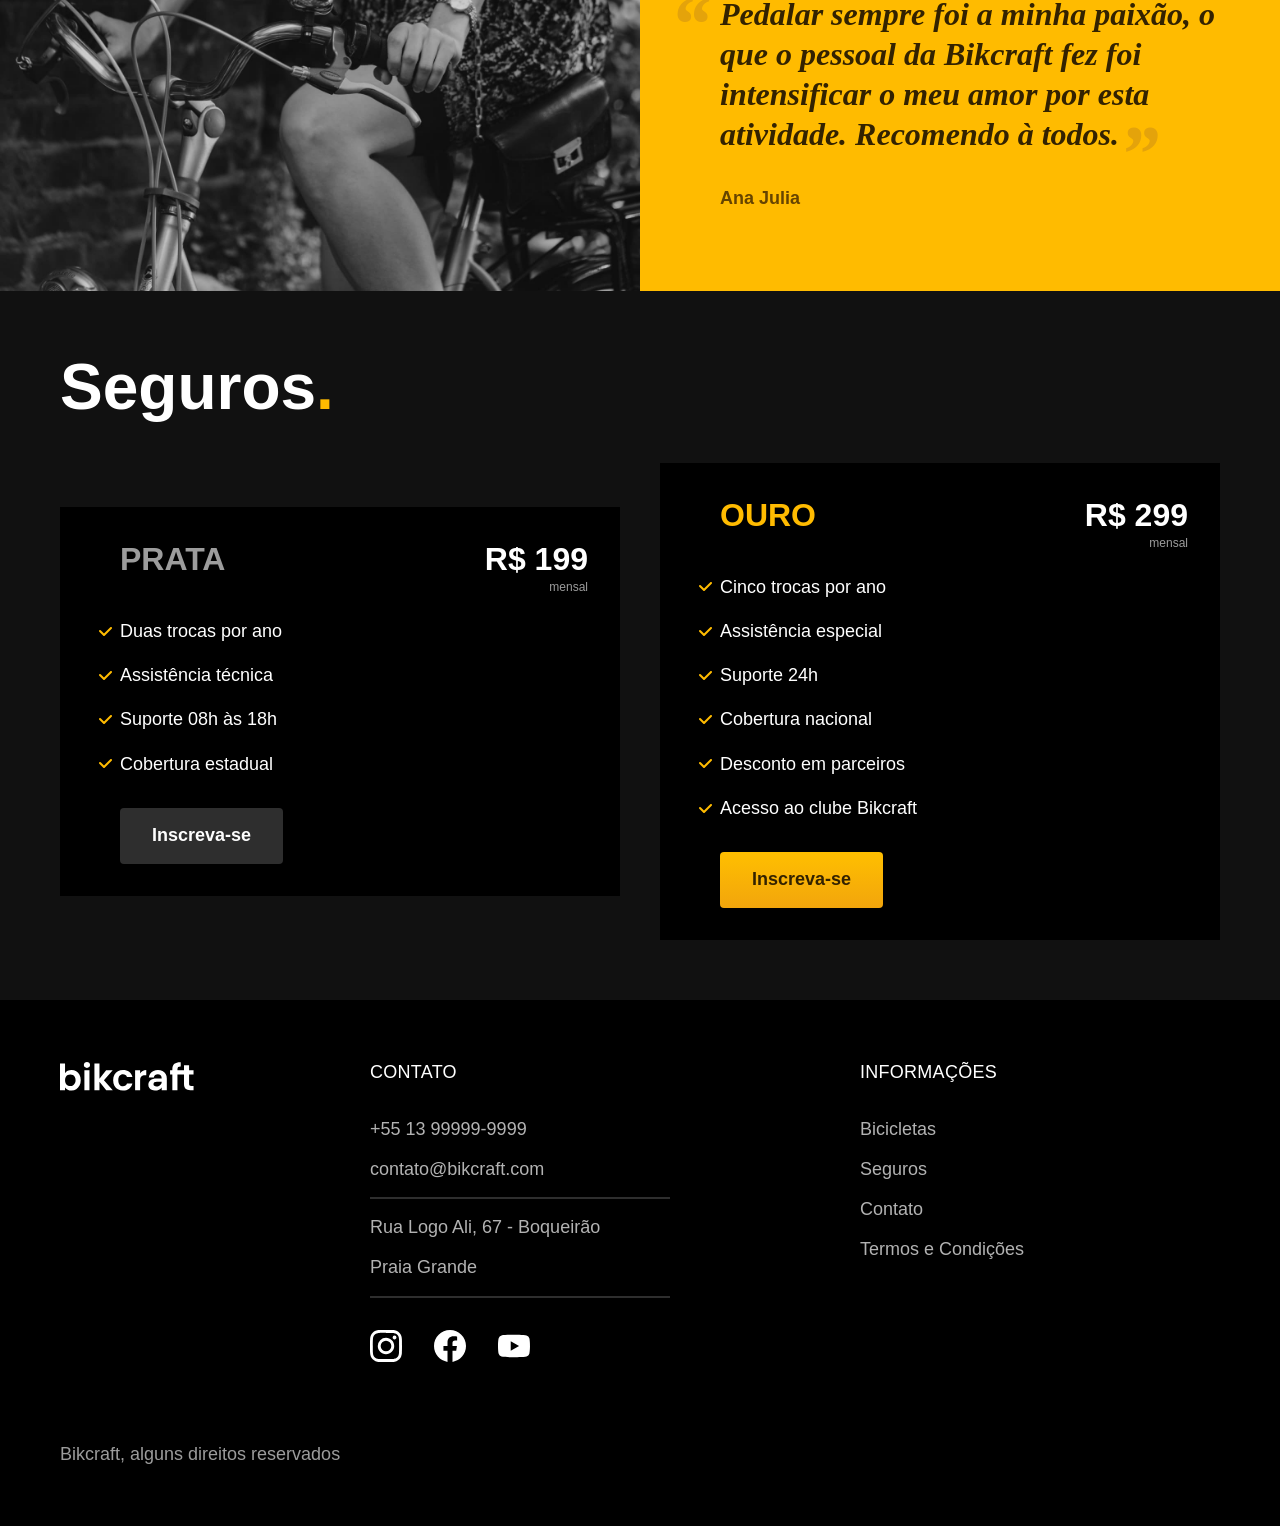
==== commit 7d2577f4: "Bikes - Nimbus Page" ====
--- a/index.html
+++ b/index.html
@@ -61,21 +61,21 @@
                 <a href="./bicicletas/magic.html">
                     <img src="img/bicicletas/magic.jpg" alt="Bicicleta Magic Preta">
                     <h3 class="font-xl">Magic Might</h3>
-                    <span>R$1500</span>
+                    <span>R$5999</span>
                 </a>
             </li>
             <li>
                 <a href="./bicicletas/nimbus.html">
                     <img src="img/bicicletas/nimbus.jpg" alt="Bicicleta Nimbus Preta">
                     <h3 class="font-xl">Nimbus Stark</h3>
-                    <span>R$2500</span>
+                    <span>R$4999</span>
                 </a>
             </li>
             <li>
                 <a href="./bicicletas/nebula.html">
                     <img src="img/bicicletas/nebula.jpg" alt="Bicicleta Nebula Branca">
                     <h3 class="font-xl">Nebula Cosmic</h3>
-                    <span>R$3500</span>
+                    <span>R$2590</span>
                 </a>
             </li>
         </ul>
--- a/css/style.css
+++ b/css/style.css
@@ -12,9 +12,18 @@
 
 /* BICICLETAS */
 @import "./bicicletas/bicicletas-lista.css";
+@import "./bicicletas/bicicletas.css";
+
+/* BICICLETA */
+@import "./bicicleta/bicicleta.css";
 
 /* SEGUROS */
 @import "./seguros/seguros.css";
+@import "./seguros/perguntas.css";
+@import "./seguros/vantagens.css";
+
+/* TERMOS */
+@import "./termos/termos.css";
 
 /* UTILIDADES */
 @import "./utilidades/componentes.css";
